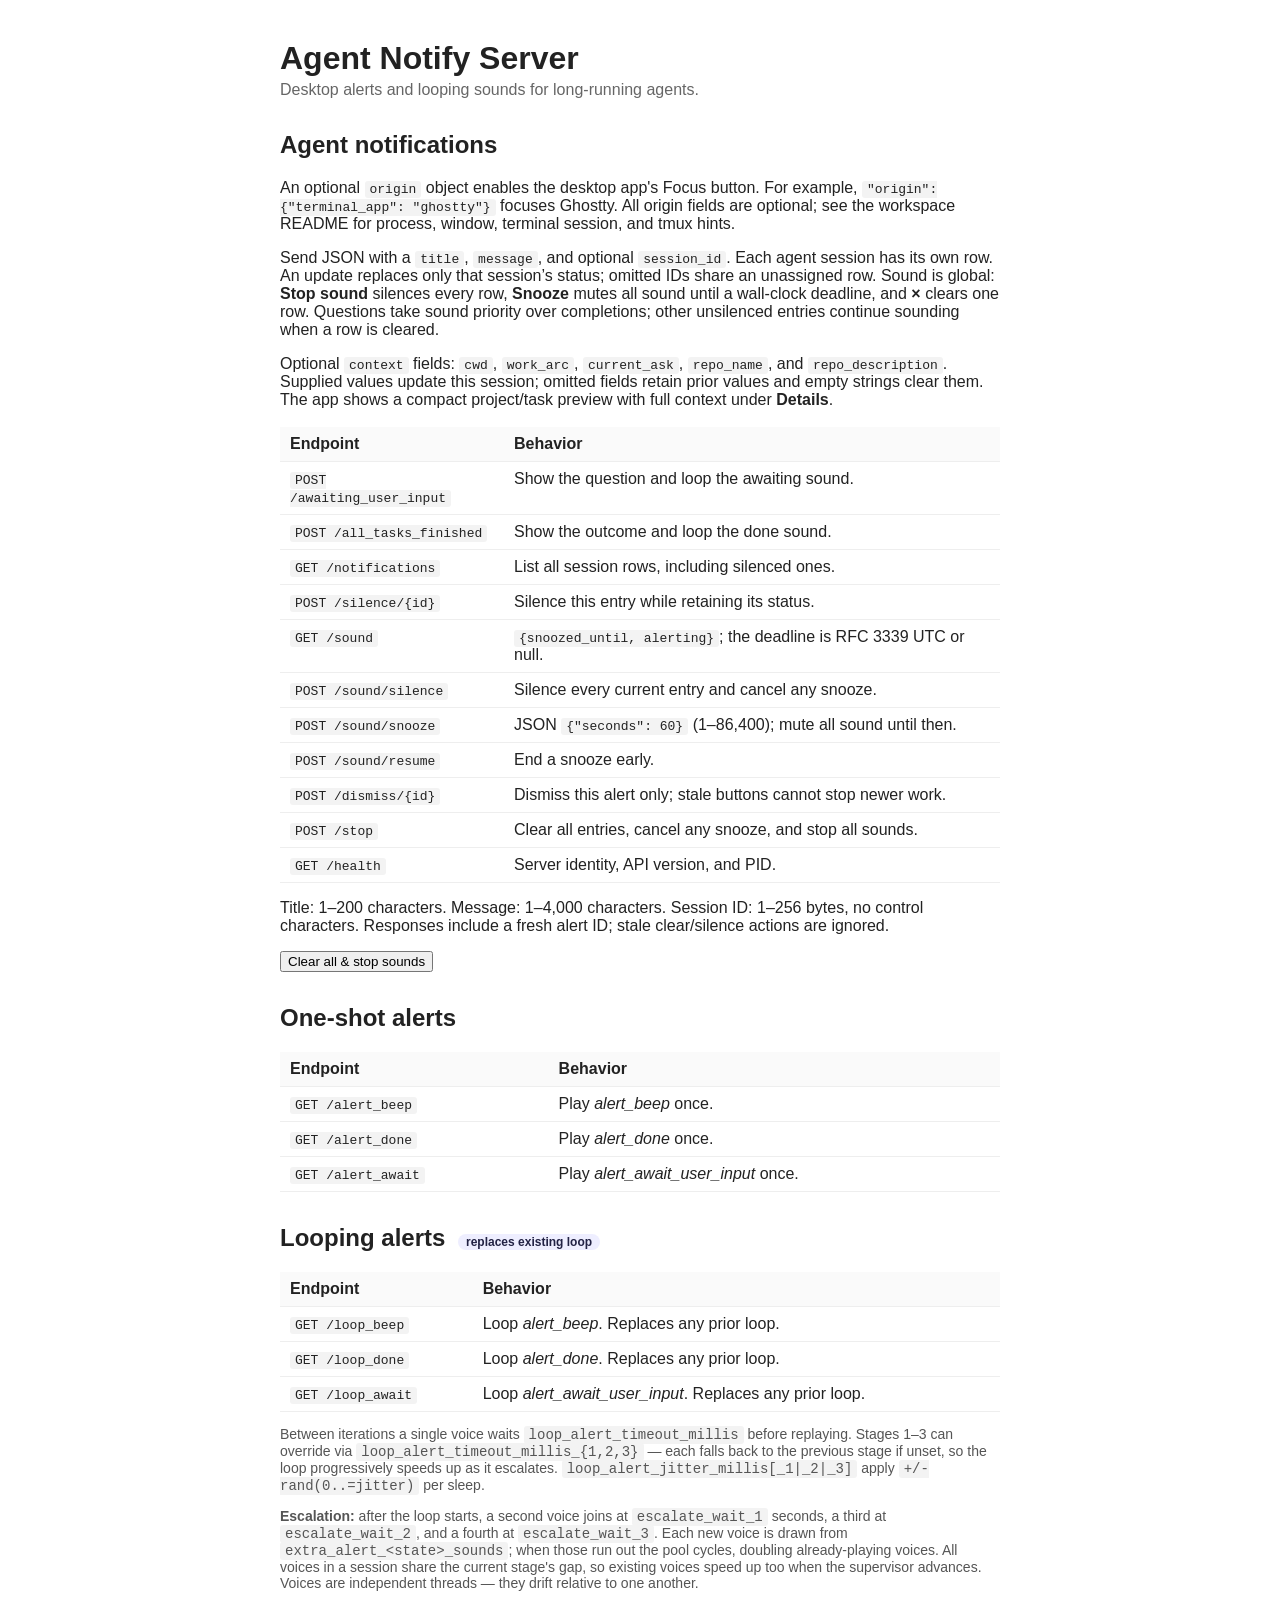
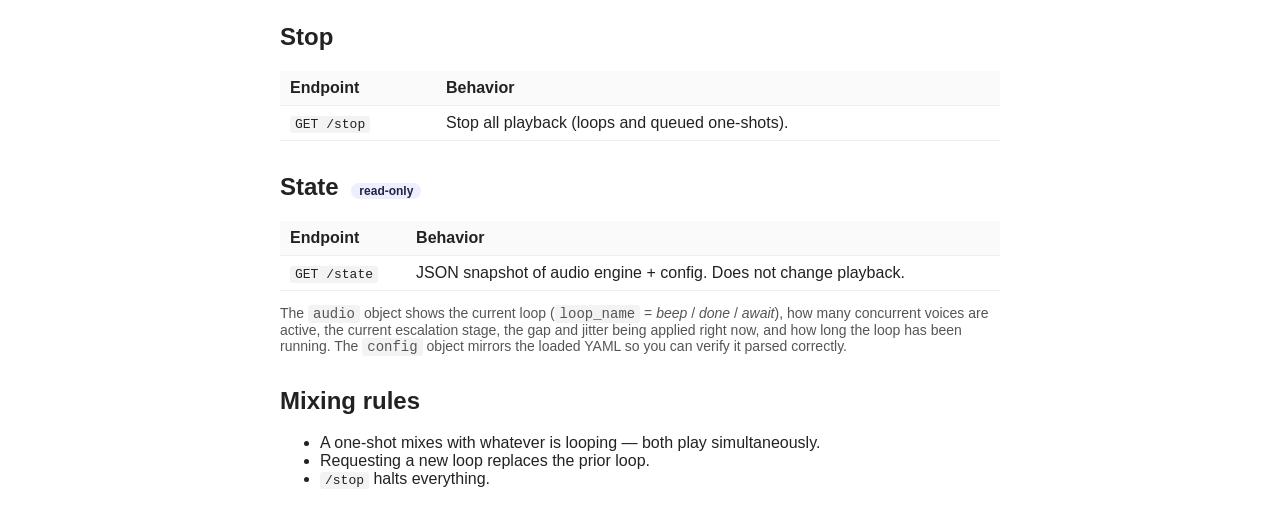
==== crates/agent_notify_server/static/index.html @ 38b25dac "buttons for sound at bottom, better for claude code" ====
<!DOCTYPE html>
<html lang="en">
<head>
  <meta charset="utf-8">
  <title>Agent Notify Server</title>
  <style>
    body { font-family: -apple-system, BlinkMacSystemFont, "Segoe UI", Roboto, sans-serif;
           max-width: 720px; margin: 40px auto; padding: 0 16px; color: #222; }
    h1 { margin-bottom: 4px; }
    .sub { color: #666; margin-top: 0; }
    code { background: #f3f3f3; padding: 1px 5px; border-radius: 3px; }
    table { border-collapse: collapse; width: 100%; margin-top: 18px; }
    th, td { text-align: left; padding: 8px 10px; border-bottom: 1px solid #eee;
             vertical-align: top; }
    th { background: #fafafa; font-weight: 600; }
    .group { margin-top: 32px; }
    .pill { display: inline-block; padding: 1px 8px; border-radius: 10px;
            background: #eef; color: #224; font-size: 12px; margin-left: 6px; }
  </style>
</head>
<body>
  <h1>Agent Notify Server</h1>
  <p class="sub">Desktop alerts and looping sounds for long-running agents.</p>

  <div class="group">
    <h2>Agent notifications</h2>
    <p>An optional <code>origin</code> object enables the desktop app's Focus button.
      For example, <code>"origin": {"terminal_app": "ghostty"}</code> focuses Ghostty.
      All origin fields are optional; see the workspace README for process, window,
      terminal session, and tmux hints.</p>
    <p>Send JSON with a <code>title</code>, <code>message</code>, and optional
      <code>session_id</code>. Each agent session has its own row. An update replaces
      only that session’s status; omitted IDs share an unassigned row. Sound is
      global: <strong>Stop sound</strong> silences every row, <strong>Snooze</strong>
      mutes all sound until a wall-clock deadline, and <strong>×</strong> clears one row.
      Questions take sound priority over completions; other unsilenced entries
      continue sounding when a row is cleared.</p>
    <p>Optional <code>context</code> fields: <code>cwd</code>, <code>work_arc</code>,
      <code>current_ask</code>, <code>repo_name</code>, and <code>repo_description</code>.
      Supplied values update this session; omitted fields retain prior values and
      empty strings clear them. The app shows a compact project/task preview with
      full context under <strong>Details</strong>.</p>
    <table>
      <tr><th>Endpoint</th><th>Behavior</th></tr>
      <tr><td><code>POST /awaiting_user_input</code></td><td>Show the question and loop the awaiting sound.</td></tr>
      <tr><td><code>POST /all_tasks_finished</code></td><td>Show the outcome and loop the done sound.</td></tr>
      <tr><td><code>GET /notifications</code></td><td>List all session rows, including silenced ones.</td></tr>
      <tr><td><code>POST /silence/{id}</code></td><td>Silence this entry while retaining its status.</td></tr>
      <tr><td><code>GET /sound</code></td><td><code>{snoozed_until, alerting}</code>; the deadline is RFC 3339 UTC or null.</td></tr>
      <tr><td><code>POST /sound/silence</code></td><td>Silence every current entry and cancel any snooze.</td></tr>
      <tr><td><code>POST /sound/snooze</code></td><td>JSON <code>{"seconds": 60}</code> (1–86,400); mute all sound until then.</td></tr>
      <tr><td><code>POST /sound/resume</code></td><td>End a snooze early.</td></tr>
      <tr><td><code>POST /dismiss/{id}</code></td><td>Dismiss this alert only; stale buttons cannot stop newer work.</td></tr>
      <tr><td><code>POST /stop</code></td><td>Clear all entries, cancel any snooze, and stop all sounds.</td></tr>
      <tr><td><code>GET /health</code></td><td>Server identity, API version, and PID.</td></tr>
    </table>
    <p>Title: 1–200 characters. Message: 1–4,000 characters. Session ID: 1–256 bytes, no control characters. Responses include a fresh alert ID; stale clear/silence actions are ignored.</p>
    <button id="stop" type="button">Clear all &amp; stop sounds</button>
    <span id="stop-result" role="status"></span>
  </div>

  <div class="group">
    <h2>One-shot alerts</h2>
    <table>
      <tr><th>Endpoint</th><th>Behavior</th></tr>
      <tr><td><code>GET /alert_beep</code></td><td>Play <em>alert_beep</em> once.</td></tr>
      <tr><td><code>GET /alert_done</code></td><td>Play <em>alert_done</em> once.</td></tr>
      <tr><td><code>GET /alert_await</code></td><td>Play <em>alert_await_user_input</em> once.</td></tr>
    </table>
  </div>

  <div class="group">
    <h2>Looping alerts <span class="pill">replaces existing loop</span></h2>
    <table>
      <tr><th>Endpoint</th><th>Behavior</th></tr>
      <tr><td><code>GET /loop_beep</code></td><td>Loop <em>alert_beep</em>. Replaces any prior loop.</td></tr>
      <tr><td><code>GET /loop_done</code></td><td>Loop <em>alert_done</em>. Replaces any prior loop.</td></tr>
      <tr><td><code>GET /loop_await</code></td><td>Loop <em>alert_await_user_input</em>. Replaces any prior loop.</td></tr>
    </table>
    <p style="color:#555;font-size:14px;">
      Between iterations a single voice waits <code>loop_alert_timeout_millis</code>
      before replaying. Stages 1–3 can override via
      <code>loop_alert_timeout_millis_{1,2,3}</code> — each falls back to the
      previous stage if unset, so the loop progressively speeds up as it
      escalates. <code>loop_alert_jitter_millis[_1|_2|_3]</code> apply
      <code>+/- rand(0..=jitter)</code> per sleep.
    </p>
    <p style="color:#555;font-size:14px;">
      <strong>Escalation:</strong> after the loop starts, a second voice joins
      at <code>escalate_wait_1</code> seconds, a third at
      <code>escalate_wait_2</code>, and a fourth at <code>escalate_wait_3</code>.
      Each new voice is drawn from <code>extra_alert_&lt;state&gt;_sounds</code>;
      when those run out the pool cycles, doubling already-playing voices.
      All voices in a session share the current stage's gap, so existing
      voices speed up too when the supervisor advances. Voices are
      independent threads — they drift relative to one another.
    </p>
  </div>

  <div class="group">
    <h2>Stop</h2>
    <table>
      <tr><th>Endpoint</th><th>Behavior</th></tr>
      <tr><td><code>GET /stop</code></td><td>Stop all playback (loops and queued one-shots).</td></tr>
    </table>
  </div>

  <div class="group">
    <h2>State <span class="pill">read-only</span></h2>
    <table>
      <tr><th>Endpoint</th><th>Behavior</th></tr>
      <tr><td><code>GET /state</code></td><td>JSON snapshot of audio engine + config. Does not change playback.</td></tr>
    </table>
    <p style="color:#555;font-size:14px;">
      The <code>audio</code> object shows the current loop (<code>loop_name</code> =
      <em>beep</em> / <em>done</em> / <em>await</em>), how many concurrent voices are
      active, the current escalation stage, the gap and jitter being applied right
      now, and how long the loop has been running. The <code>config</code> object
      mirrors the loaded YAML so you can verify it parsed correctly.
    </p>
  </div>

  <div class="group">
    <h2>Mixing rules</h2>
    <ul>
      <li>A one-shot mixes with whatever is looping — both play simultaneously.</li>
      <li>Requesting a new loop replaces the prior loop.</li>
      <li><code>/stop</code> halts everything.</li>
    </ul>
  </div>
</body>
<script>
document.getElementById('stop').addEventListener('click', async () => {
  const status = document.getElementById('stop-result');
  try {
    const response = await fetch('/stop', {method: 'POST'});
    status.textContent = response.ok ? 'Stopped.' : 'Could not stop the alert.';
  } catch (_) { status.textContent = 'Server unavailable.'; }
});
</script>
</html>
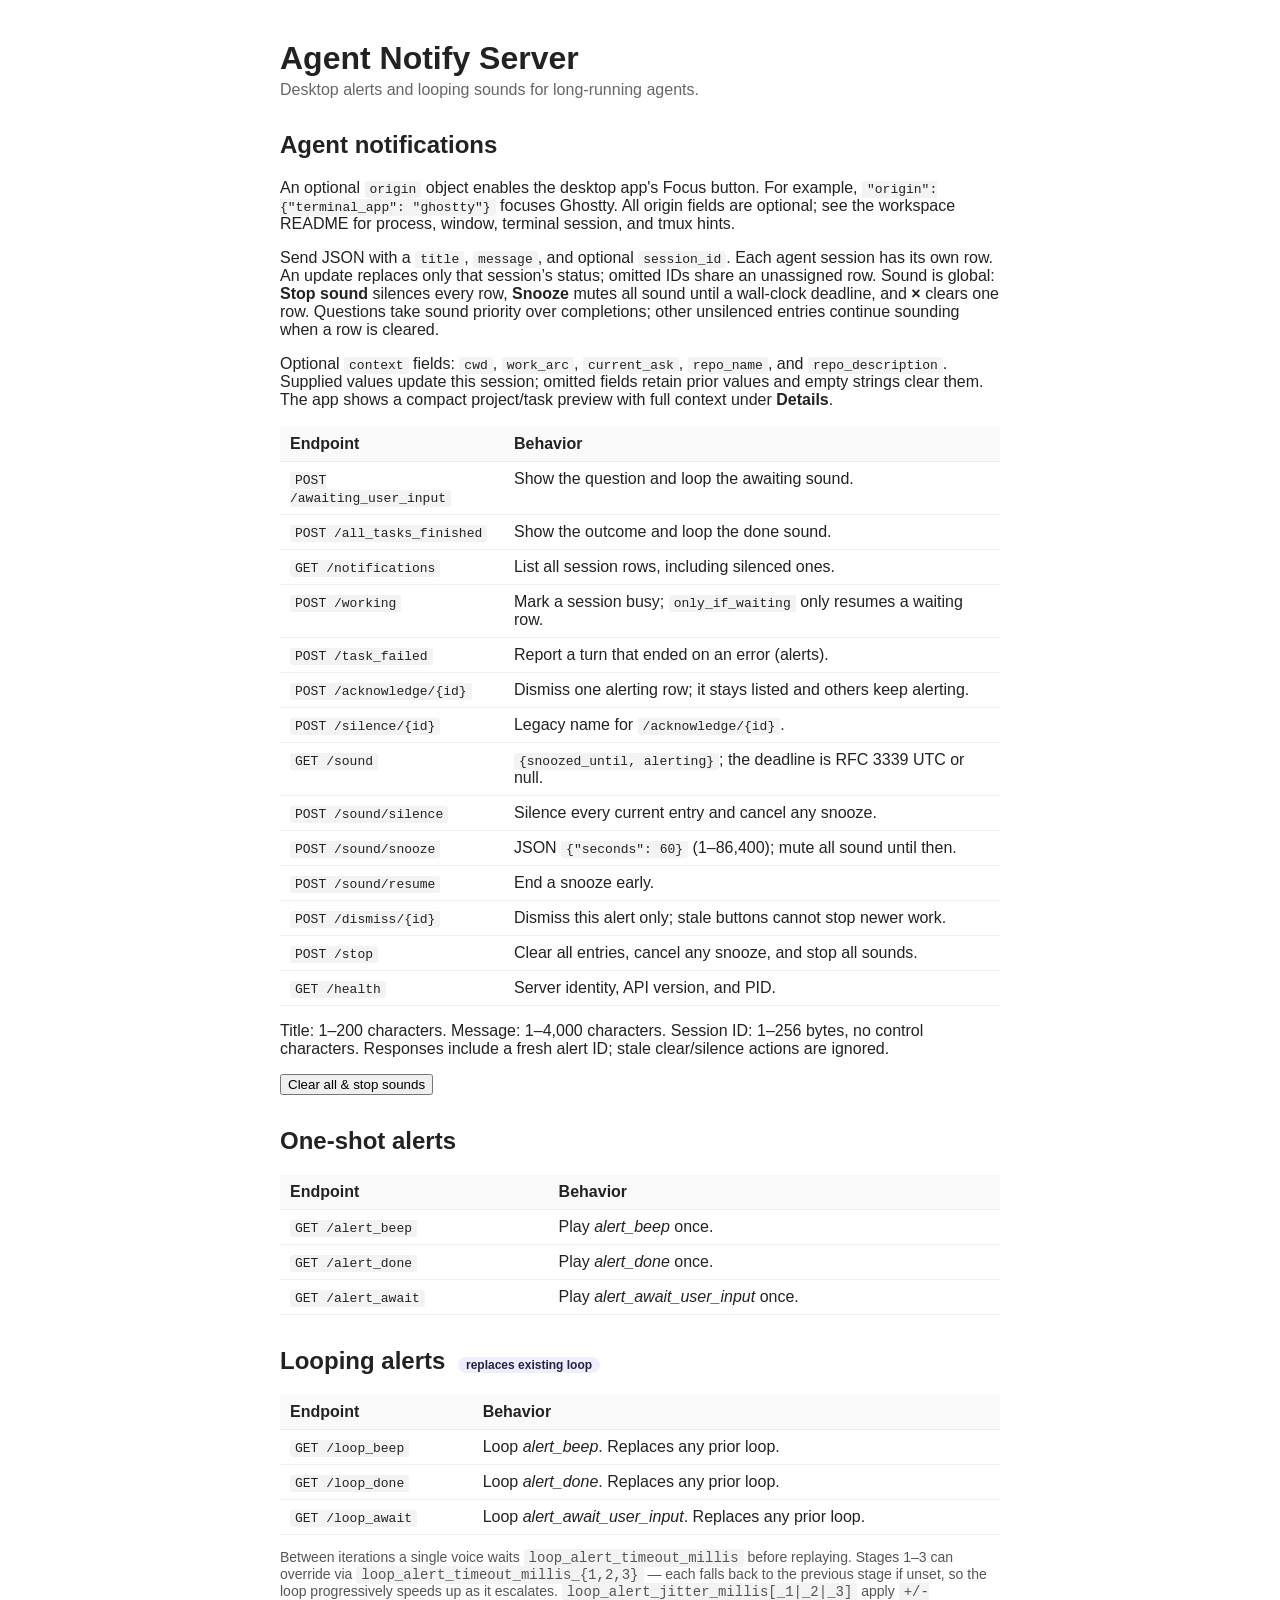
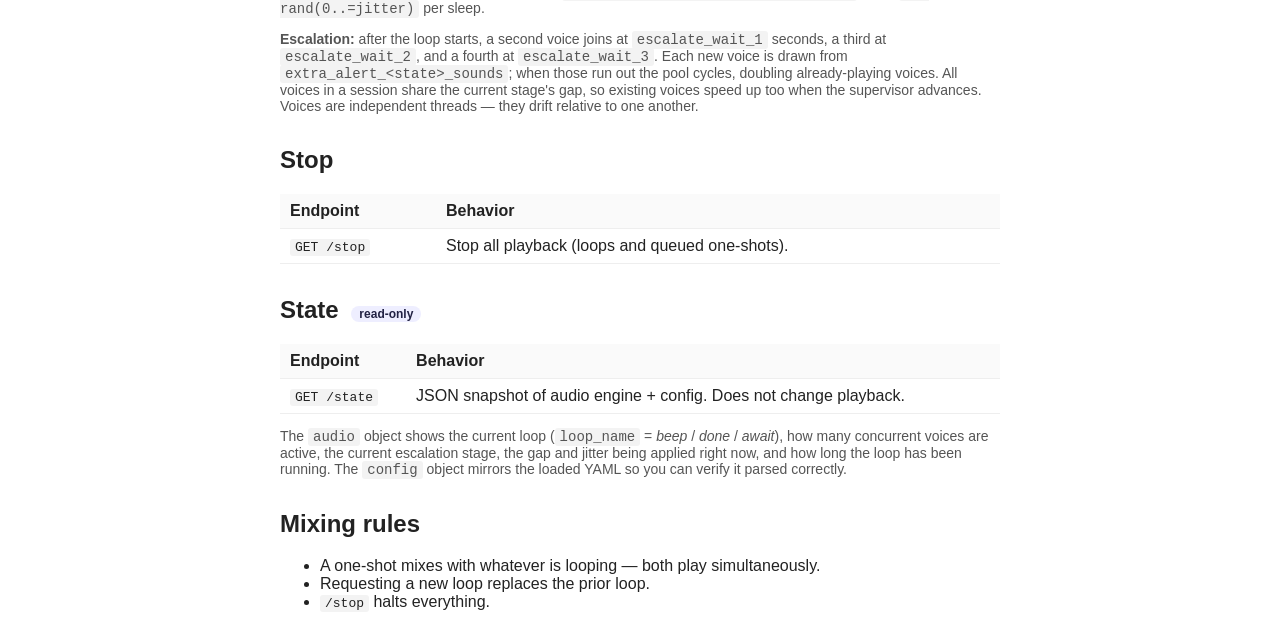
==== commit 673c3ad3: "tasks have their own state." ====
--- a/crates/agent_notify_server/static/index.html
+++ b/crates/agent_notify_server/static/index.html
@@ -45,7 +45,10 @@
       <tr><td><code>POST /awaiting_user_input</code></td><td>Show the question and loop the awaiting sound.</td></tr>
       <tr><td><code>POST /all_tasks_finished</code></td><td>Show the outcome and loop the done sound.</td></tr>
       <tr><td><code>GET /notifications</code></td><td>List all session rows, including silenced ones.</td></tr>
-      <tr><td><code>POST /silence/{id}</code></td><td>Silence this entry while retaining its status.</td></tr>
+      <tr><td><code>POST /working</code></td><td>Mark a session busy; <code>only_if_waiting</code> only resumes a waiting row.</td></tr>
+      <tr><td><code>POST /task_failed</code></td><td>Report a turn that ended on an error (alerts).</td></tr>
+      <tr><td><code>POST /acknowledge/{id}</code></td><td>Dismiss one alerting row; it stays listed and others keep alerting.</td></tr>
+      <tr><td><code>POST /silence/{id}</code></td><td>Legacy name for <code>/acknowledge/{id}</code>.</td></tr>
       <tr><td><code>GET /sound</code></td><td><code>{snoozed_until, alerting}</code>; the deadline is RFC 3339 UTC or null.</td></tr>
       <tr><td><code>POST /sound/silence</code></td><td>Silence every current entry and cancel any snooze.</td></tr>
       <tr><td><code>POST /sound/snooze</code></td><td>JSON <code>{"seconds": 60}</code> (1–86,400); mute all sound until then.</td></tr>
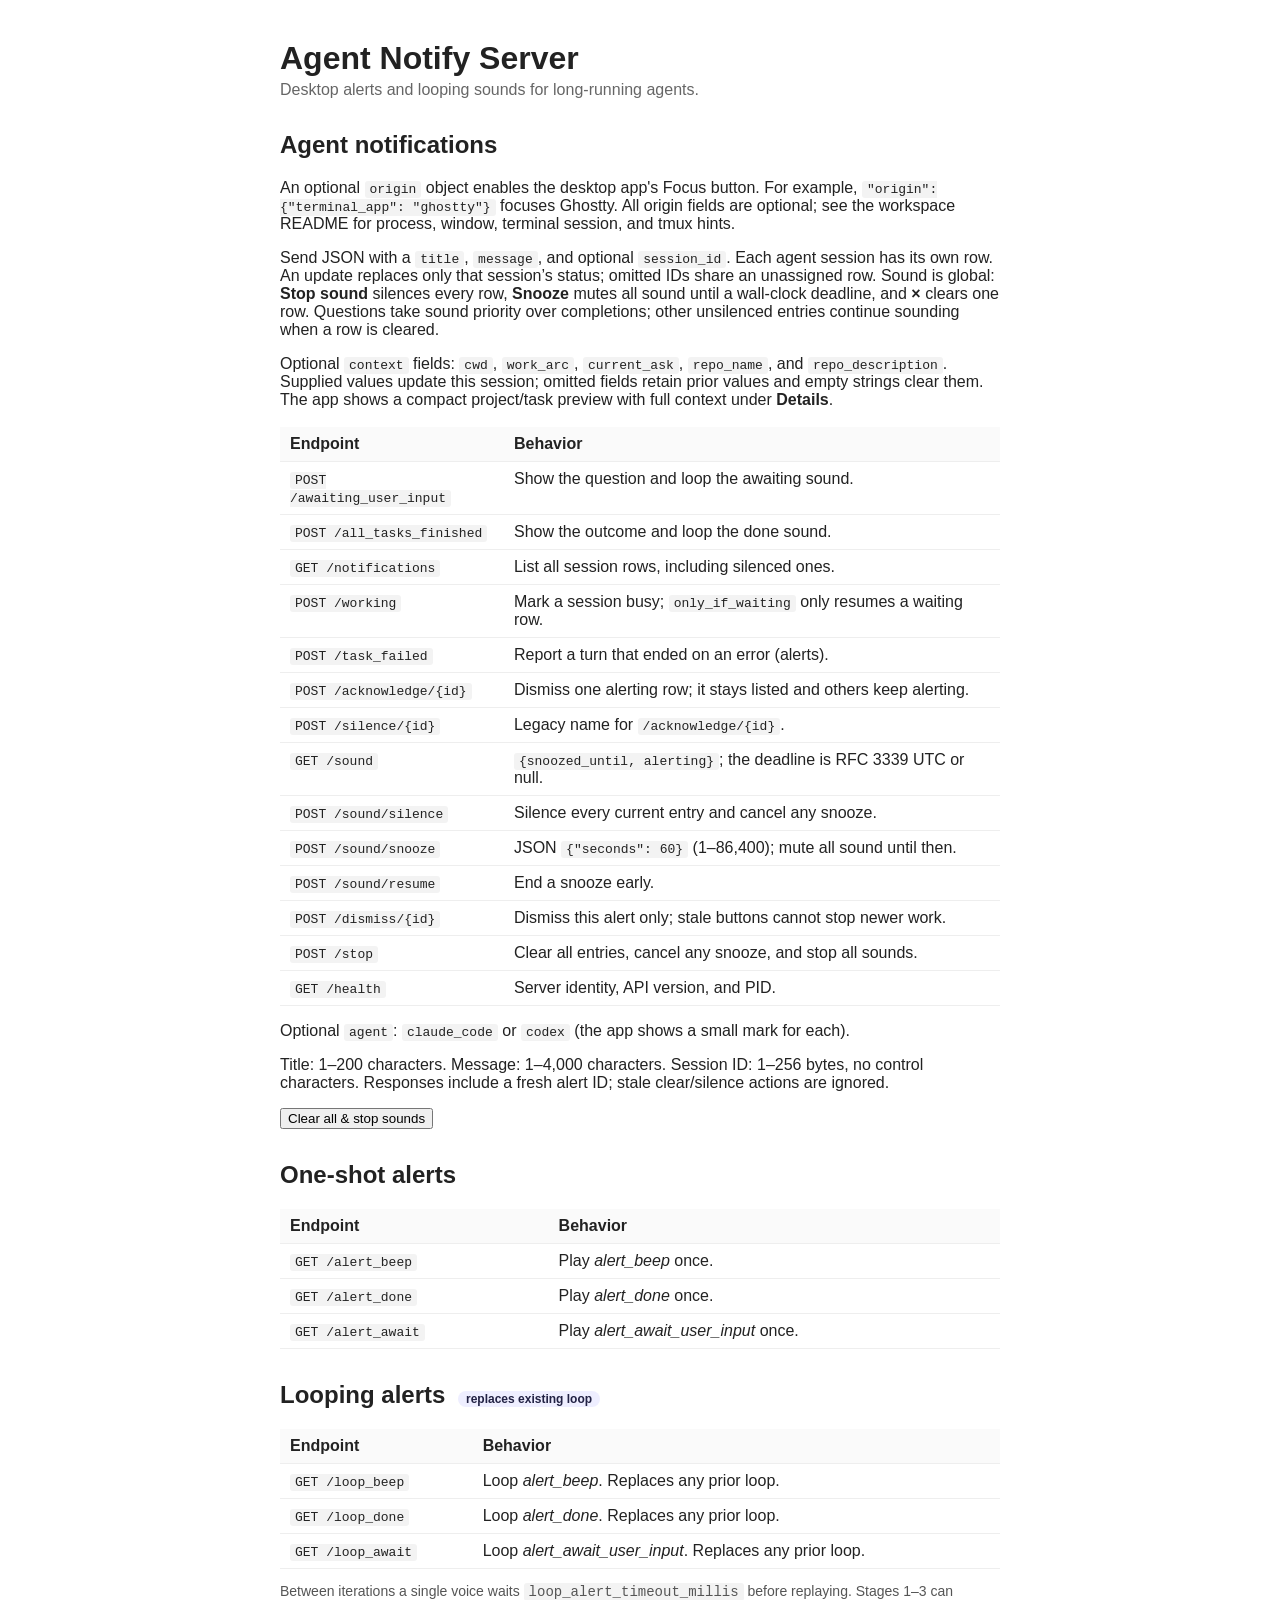
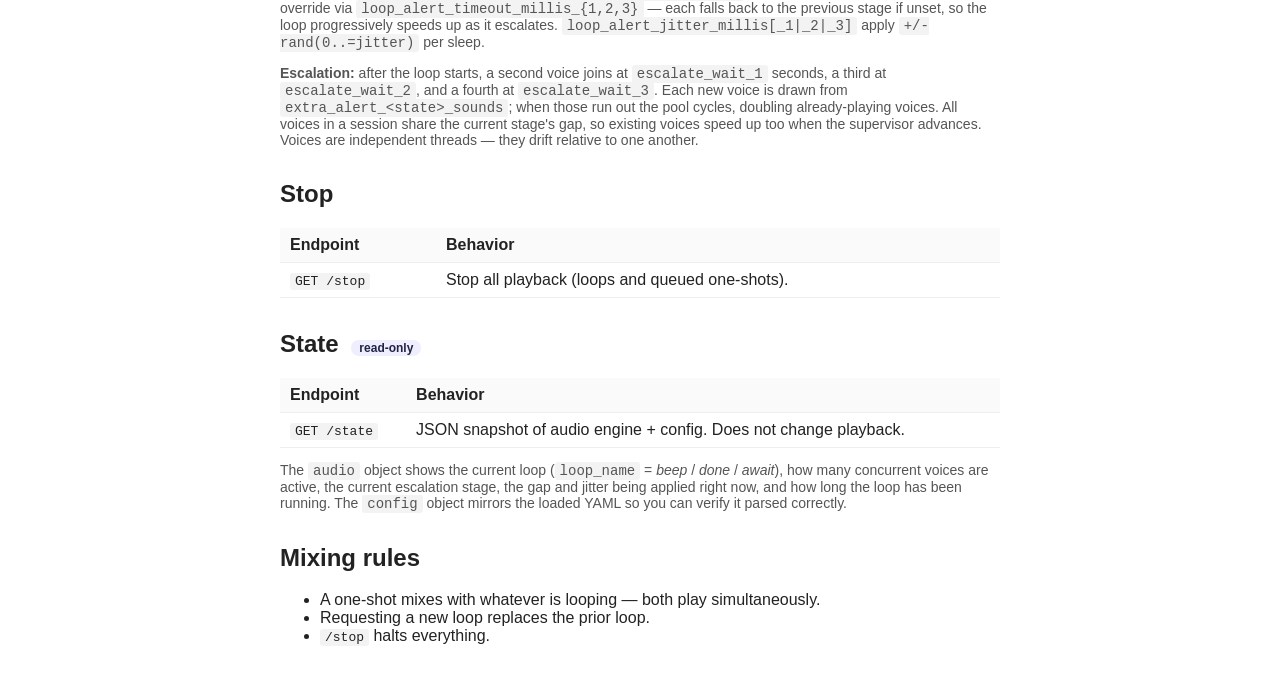
==== commit 8185a75f: "add agent and fix statuses" ====
--- a/crates/agent_notify_server/static/index.html
+++ b/crates/agent_notify_server/static/index.html
@@ -57,6 +57,7 @@
       <tr><td><code>POST /stop</code></td><td>Clear all entries, cancel any snooze, and stop all sounds.</td></tr>
       <tr><td><code>GET /health</code></td><td>Server identity, API version, and PID.</td></tr>
     </table>
+    <p>Optional <code>agent</code>: <code>claude_code</code> or <code>codex</code> (the app shows a small mark for each).</p>
     <p>Title: 1–200 characters. Message: 1–4,000 characters. Session ID: 1–256 bytes, no control characters. Responses include a fresh alert ID; stale clear/silence actions are ignored.</p>
     <button id="stop" type="button">Clear all &amp; stop sounds</button>
     <span id="stop-result" role="status"></span>
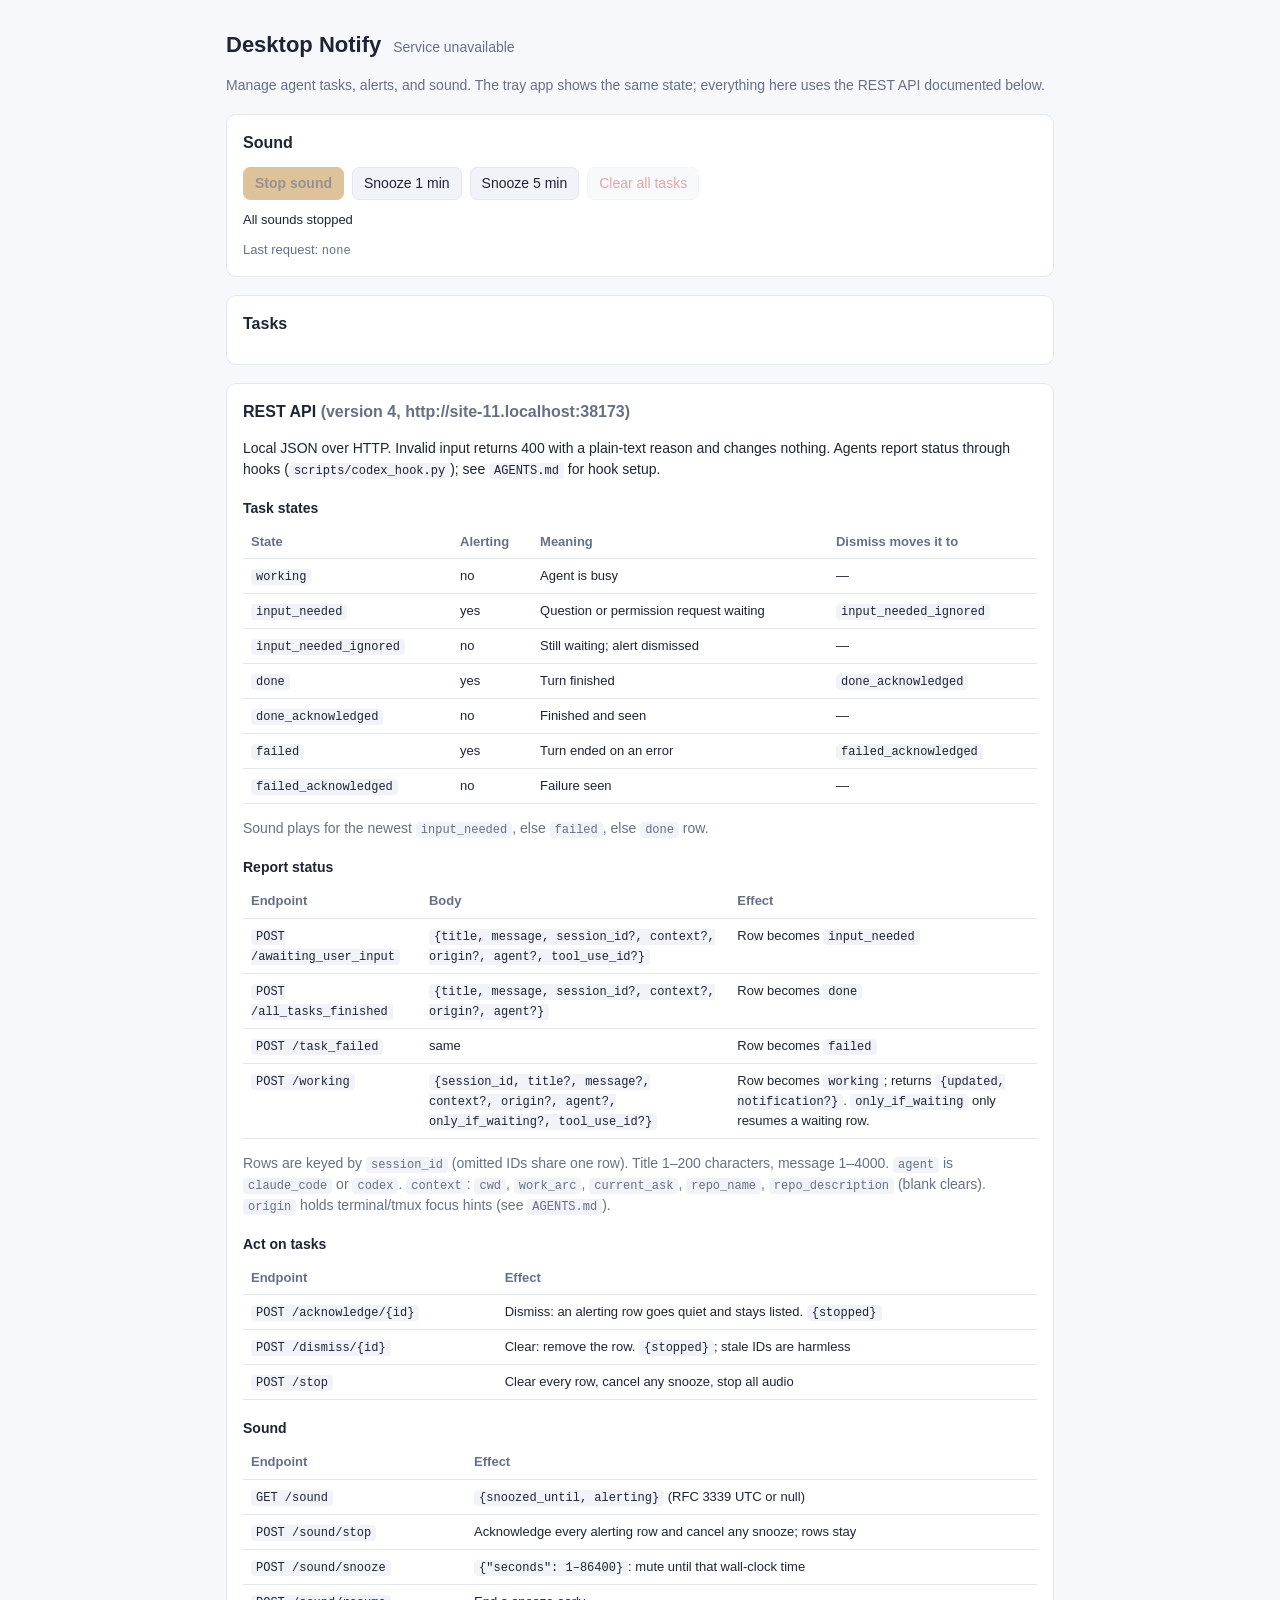
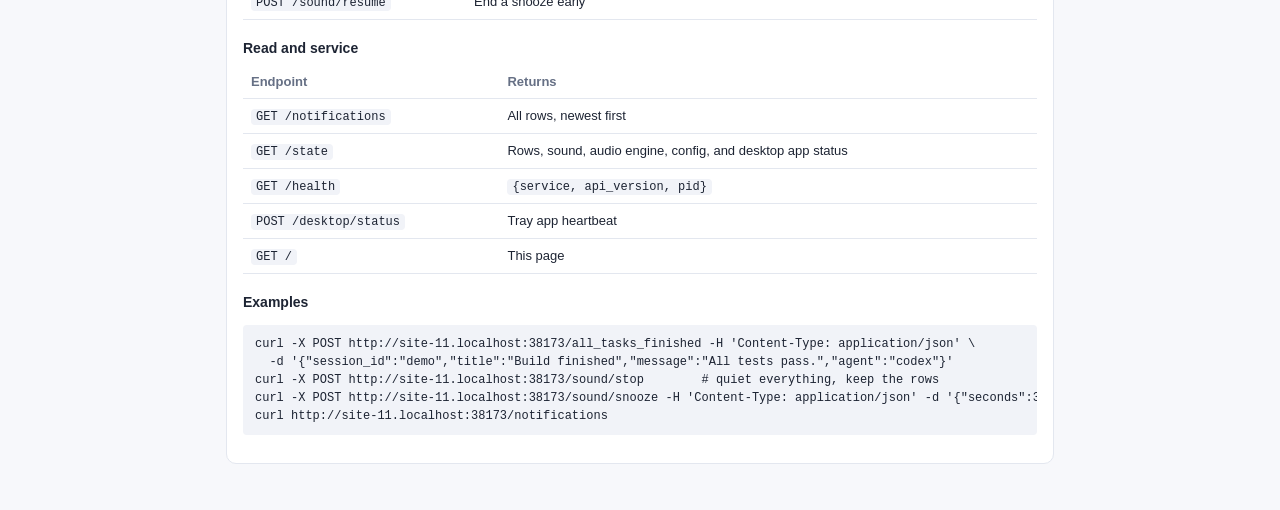
==== commit f071849b: "Clean up API, document it" ====
--- a/crates/agent_notify_server/static/index.html
+++ b/crates/agent_notify_server/static/index.html
@@ -2,144 +2,281 @@
 <html lang="en">
 <head>
   <meta charset="utf-8">
-  <title>Agent Notify Server</title>
+  <meta name="viewport" content="width=device-width, initial-scale=1">
+  <title>Desktop Notify</title>
+  <!-- GET / is permanent: the web interface for managing tasks, alerts, and
+       sound, and the live REST API reference. Row text is rendered literally. -->
   <style>
-    body { font-family: -apple-system, BlinkMacSystemFont, "Segoe UI", Roboto, sans-serif;
-           max-width: 720px; margin: 40px auto; padding: 0 16px; color: #222; }
-    h1 { margin-bottom: 4px; }
-    .sub { color: #666; margin-top: 0; }
-    code { background: #f3f3f3; padding: 1px 5px; border-radius: 3px; }
-    table { border-collapse: collapse; width: 100%; margin-top: 18px; }
-    th, td { text-align: left; padding: 8px 10px; border-bottom: 1px solid #eee;
-             vertical-align: top; }
-    th { background: #fafafa; font-weight: 600; }
-    .group { margin-top: 32px; }
-    .pill { display: inline-block; padding: 1px 8px; border-radius: 10px;
-            background: #eef; color: #224; font-size: 12px; margin-left: 6px; }
+    :root { color-scheme: light dark; --bg: #f7f8fb; --panel: #fff; --fg: #1d2433; --muted: #667085;
+            --border: #e3e7ef; --code: #f1f3f8; --accent: #3b6fd8; --input: #b7791f; --done: #1f8a5b;
+            --failed: #c2413b; --working: #5570b8; }
+    @media (prefers-color-scheme: dark) {
+      :root { --bg: #0b1220; --panel: #141d31; --fg: #dbe4f3; --muted: #91a0bc; --border: #22304c;
+              --code: #1b2640; --accent: #5b9dff; --input: #f4bc70; --done: #7cdbad; --failed: #ff8f8f; --working: #8fb4ff; }
+    }
+    * { box-sizing: border-box; }
+    body { margin: 0; background: var(--bg); color: var(--fg); font: 14px/1.5 -apple-system, BlinkMacSystemFont, "Segoe UI", sans-serif; }
+    main { max-width: 860px; margin: 0 auto; padding: 28px 16px 60px; }
+    header { display: flex; align-items: baseline; gap: 12px; flex-wrap: wrap; }
+    h1 { margin: 0; font-size: 22px; }
+    h2 { font-size: 16px; margin: 0 0 12px; }
+    h3 { font-size: 14px; margin: 18px 0 6px; }
+    .muted { color: var(--muted); }
+    .panel { background: var(--panel); border: 1px solid var(--border); border-radius: 10px; padding: 16px; margin-top: 18px; }
+    button { font: inherit; color: inherit; background: var(--code); border: 1px solid var(--border); border-radius: 7px; padding: 5px 11px; cursor: pointer; }
+    button:hover:not(:disabled) { border-color: var(--accent); }
+    button:disabled { opacity: .45; cursor: default; }
+    button.primary { background: var(--input); border-color: var(--input); color: #111; font-weight: 600; }
+    button.danger { color: var(--failed); }
+    .controls { display: flex; gap: 8px; flex-wrap: wrap; align-items: center; }
+    .status-line { margin: 10px 0 0; font-size: 13px; }
+    #last-request { font-family: ui-monospace, SFMono-Regular, Menlo, monospace; font-size: 12px; overflow-wrap: anywhere; }
+    .task { border-top: 1px solid var(--border); padding: 12px 0; }
+    .task:first-child { border-top: 0; padding-top: 0; }
+    .task-head { display: flex; gap: 12px; align-items: flex-start; }
+    .task-info { flex: 1; min-width: 0; }
+    .eyebrow { display: flex; gap: 8px; flex-wrap: wrap; font-size: 11px; color: var(--muted); }
+    .state { font-weight: 700; text-transform: uppercase; letter-spacing: .04em; }
+    .task[data-state^="input_needed"] .state { color: var(--input); }
+    .task[data-state^="done"] .state { color: var(--done); }
+    .task[data-state^="failed"] .state { color: var(--failed); }
+    .task[data-state="working"] .state { color: var(--working); }
+    .task.quiet .state, .task.quiet .title { opacity: .6; }
+    .title { font-weight: 600; overflow-wrap: anywhere; }
+    details { margin-top: 4px; font-size: 13px; }
+    summary { cursor: pointer; color: var(--muted); }
+    .message, .context { white-space: pre-wrap; overflow-wrap: anywhere; margin: 6px 0 0; }
+    .context { color: var(--muted); font-size: 12px; }
+    .task-actions { display: flex; gap: 6px; flex-shrink: 0; }
+    code, pre { background: var(--code); border-radius: 4px; font: 12px/1.5 ui-monospace, SFMono-Regular, Menlo, monospace; }
+    code { padding: 1px 5px; }
+    pre { padding: 10px 12px; overflow-x: auto; }
+    table { border-collapse: collapse; width: 100%; font-size: 13px; }
+    th, td { text-align: left; padding: 7px 8px; border-bottom: 1px solid var(--border); vertical-align: top; }
+    th { color: var(--muted); font-weight: 600; }
+    .table-wrap { overflow-x: auto; }
+    [hidden] { display: none !important; }
+    @media (max-width: 560px) { .task-head { flex-direction: column; } }
   </style>
 </head>
 <body>
-  <h1>Agent Notify Server</h1>
-  <p class="sub">Desktop alerts and looping sounds for long-running agents.</p>
-
-  <div class="group">
-    <h2>Agent notifications</h2>
-    <p>An optional <code>origin</code> object enables the desktop app's Focus button.
-      For example, <code>"origin": {"terminal_app": "ghostty"}</code> focuses Ghostty.
-      All origin fields are optional; see the workspace README for process, window,
-      terminal session, and tmux hints.</p>
-    <p>Send JSON with a <code>title</code>, <code>message</code>, and optional
-      <code>session_id</code>. Each agent session has its own row. An update replaces
-      only that session’s status; omitted IDs share an unassigned row. Sound is
-      global: <strong>Stop sound</strong> silences every row, <strong>Snooze</strong>
-      mutes all sound until a wall-clock deadline, and <strong>×</strong> clears one row.
-      Questions take sound priority over completions; other unsilenced entries
-      continue sounding when a row is cleared.</p>
-    <p>Optional <code>context</code> fields: <code>cwd</code>, <code>work_arc</code>,
-      <code>current_ask</code>, <code>repo_name</code>, and <code>repo_description</code>.
-      Supplied values update this session; omitted fields retain prior values and
-      empty strings clear them. The app shows a compact project/task preview with
-      full context under <strong>Details</strong>.</p>
-    <table>
-      <tr><th>Endpoint</th><th>Behavior</th></tr>
-      <tr><td><code>POST /awaiting_user_input</code></td><td>Show the question and loop the awaiting sound.</td></tr>
-      <tr><td><code>POST /all_tasks_finished</code></td><td>Show the outcome and loop the done sound.</td></tr>
-      <tr><td><code>GET /notifications</code></td><td>List all session rows, including silenced ones.</td></tr>
-      <tr><td><code>POST /working</code></td><td>Mark a session busy; <code>only_if_waiting</code> only resumes a waiting row.</td></tr>
-      <tr><td><code>POST /task_failed</code></td><td>Report a turn that ended on an error (alerts).</td></tr>
-      <tr><td><code>POST /acknowledge/{id}</code></td><td>Dismiss one alerting row; it stays listed and others keep alerting.</td></tr>
-      <tr><td><code>POST /silence/{id}</code></td><td>Legacy name for <code>/acknowledge/{id}</code>.</td></tr>
-      <tr><td><code>GET /sound</code></td><td><code>{snoozed_until, alerting}</code>; the deadline is RFC 3339 UTC or null.</td></tr>
-      <tr><td><code>POST /sound/silence</code></td><td>Silence every current entry and cancel any snooze.</td></tr>
-      <tr><td><code>POST /sound/snooze</code></td><td>JSON <code>{"seconds": 60}</code> (1–86,400); mute all sound until then.</td></tr>
-      <tr><td><code>POST /sound/resume</code></td><td>End a snooze early.</td></tr>
-      <tr><td><code>POST /dismiss/{id}</code></td><td>Dismiss this alert only; stale buttons cannot stop newer work.</td></tr>
-      <tr><td><code>POST /stop</code></td><td>Clear all entries, cancel any snooze, and stop all sounds.</td></tr>
-      <tr><td><code>GET /health</code></td><td>Server identity, API version, and PID.</td></tr>
-    </table>
-    <p>Optional <code>agent</code>: <code>claude_code</code> or <code>codex</code> (the app shows a small mark for each).</p>
-    <p>Title: 1–200 characters. Message: 1–4,000 characters. Session ID: 1–256 bytes, no control characters. Responses include a fresh alert ID; stale clear/silence actions are ignored.</p>
-    <button id="stop" type="button">Clear all &amp; stop sounds</button>
-    <span id="stop-result" role="status"></span>
-  </div>
-
-  <div class="group">
-    <h2>One-shot alerts</h2>
-    <table>
-      <tr><th>Endpoint</th><th>Behavior</th></tr>
-      <tr><td><code>GET /alert_beep</code></td><td>Play <em>alert_beep</em> once.</td></tr>
-      <tr><td><code>GET /alert_done</code></td><td>Play <em>alert_done</em> once.</td></tr>
-      <tr><td><code>GET /alert_await</code></td><td>Play <em>alert_await_user_input</em> once.</td></tr>
-    </table>
-  </div>
-
-  <div class="group">
-    <h2>Looping alerts <span class="pill">replaces existing loop</span></h2>
-    <table>
-      <tr><th>Endpoint</th><th>Behavior</th></tr>
-      <tr><td><code>GET /loop_beep</code></td><td>Loop <em>alert_beep</em>. Replaces any prior loop.</td></tr>
-      <tr><td><code>GET /loop_done</code></td><td>Loop <em>alert_done</em>. Replaces any prior loop.</td></tr>
-      <tr><td><code>GET /loop_await</code></td><td>Loop <em>alert_await_user_input</em>. Replaces any prior loop.</td></tr>
-    </table>
-    <p style="color:#555;font-size:14px;">
-      Between iterations a single voice waits <code>loop_alert_timeout_millis</code>
-      before replaying. Stages 1–3 can override via
-      <code>loop_alert_timeout_millis_{1,2,3}</code> — each falls back to the
-      previous stage if unset, so the loop progressively speeds up as it
-      escalates. <code>loop_alert_jitter_millis[_1|_2|_3]</code> apply
-      <code>+/- rand(0..=jitter)</code> per sleep.
-    </p>
-    <p style="color:#555;font-size:14px;">
-      <strong>Escalation:</strong> after the loop starts, a second voice joins
-      at <code>escalate_wait_1</code> seconds, a third at
-      <code>escalate_wait_2</code>, and a fourth at <code>escalate_wait_3</code>.
-      Each new voice is drawn from <code>extra_alert_&lt;state&gt;_sounds</code>;
-      when those run out the pool cycles, doubling already-playing voices.
-      All voices in a session share the current stage's gap, so existing
-      voices speed up too when the supervisor advances. Voices are
-      independent threads — they drift relative to one another.
-    </p>
-  </div>
-
-  <div class="group">
-    <h2>Stop</h2>
-    <table>
-      <tr><th>Endpoint</th><th>Behavior</th></tr>
-      <tr><td><code>GET /stop</code></td><td>Stop all playback (loops and queued one-shots).</td></tr>
-    </table>
-  </div>
-
-  <div class="group">
-    <h2>State <span class="pill">read-only</span></h2>
-    <table>
-      <tr><th>Endpoint</th><th>Behavior</th></tr>
-      <tr><td><code>GET /state</code></td><td>JSON snapshot of audio engine + config. Does not change playback.</td></tr>
-    </table>
-    <p style="color:#555;font-size:14px;">
-      The <code>audio</code> object shows the current loop (<code>loop_name</code> =
-      <em>beep</em> / <em>done</em> / <em>await</em>), how many concurrent voices are
-      active, the current escalation stage, the gap and jitter being applied right
-      now, and how long the loop has been running. The <code>config</code> object
-      mirrors the loaded YAML so you can verify it parsed correctly.
-    </p>
-  </div>
-
-  <div class="group">
-    <h2>Mixing rules</h2>
-    <ul>
-      <li>A one-shot mixes with whatever is looping — both play simultaneously.</li>
-      <li>Requesting a new loop replaces the prior loop.</li>
-      <li><code>/stop</code> halts everything.</li>
-    </ul>
-  </div>
+<main>
+  <header>
+    <h1>Desktop Notify</h1>
+    <span id="connection" class="muted">Connecting…</span>
+  </header>
+  <p class="muted">Manage agent tasks, alerts, and sound. The tray app shows the same
+    state; everything here uses the REST API documented below.</p>
+
+  <section class="panel" aria-labelledby="sound-heading">
+    <h2 id="sound-heading">Sound</h2>
+    <div class="controls">
+      <button id="stop-sound" class="primary" type="button" title="POST /sound/stop">Stop sound</button>
+      <button id="snooze-1" type="button" title='POST /sound/snooze {"seconds": 60}'>Snooze 1 min</button>
+      <button id="snooze-5" type="button" title='POST /sound/snooze {"seconds": 300}'>Snooze 5 min</button>
+      <button id="resume" type="button" title="POST /sound/resume" hidden>Resume sound</button>
+      <button id="clear-all" class="danger" type="button" title="POST /stop">Clear all tasks</button>
+    </div>
+    <p class="status-line"><span id="sound-status" role="status">…</span></p>
+    <p class="status-line muted">Last request: <span id="last-request">none</span></p>
+  </section>
+
+  <section class="panel" aria-labelledby="tasks-heading">
+    <h2 id="tasks-heading">Tasks <span id="task-count" class="muted"></span></h2>
+    <div id="tasks" aria-live="polite"></div>
+    <p id="empty" class="muted" hidden>All caught up. New agent updates appear here.</p>
+  </section>
+
+  <section class="panel" aria-labelledby="api-heading">
+    <h2 id="api-heading">REST API <span class="muted">(version 4, <span id="base-url"></span>)</span></h2>
+    <p>Local JSON over HTTP. Invalid input returns 400 with a plain-text reason and
+      changes nothing. Agents report status through hooks
+      (<code>scripts/codex_hook.py</code>); see <code>AGENTS.md</code> for hook setup.</p>
+
+    <h3>Task states</h3>
+    <div class="table-wrap"><table>
+      <tr><th>State</th><th>Alerting</th><th>Meaning</th><th>Dismiss moves it to</th></tr>
+      <tr><td><code>working</code></td><td>no</td><td>Agent is busy</td><td>—</td></tr>
+      <tr><td><code>input_needed</code></td><td>yes</td><td>Question or permission request waiting</td><td><code>input_needed_ignored</code></td></tr>
+      <tr><td><code>input_needed_ignored</code></td><td>no</td><td>Still waiting; alert dismissed</td><td>—</td></tr>
+      <tr><td><code>done</code></td><td>yes</td><td>Turn finished</td><td><code>done_acknowledged</code></td></tr>
+      <tr><td><code>done_acknowledged</code></td><td>no</td><td>Finished and seen</td><td>—</td></tr>
+      <tr><td><code>failed</code></td><td>yes</td><td>Turn ended on an error</td><td><code>failed_acknowledged</code></td></tr>
+      <tr><td><code>failed_acknowledged</code></td><td>no</td><td>Failure seen</td><td>—</td></tr>
+    </table></div>
+    <p class="muted">Sound plays for the newest <code>input_needed</code>, else <code>failed</code>, else <code>done</code> row.</p>
+
+    <h3>Report status</h3>
+    <div class="table-wrap"><table>
+      <tr><th>Endpoint</th><th>Body</th><th>Effect</th></tr>
+      <tr><td><code>POST /awaiting_user_input</code></td><td><code>{title, message, session_id?, context?, origin?, agent?, tool_use_id?}</code></td><td>Row becomes <code>input_needed</code></td></tr>
+      <tr><td><code>POST /all_tasks_finished</code></td><td><code>{title, message, session_id?, context?, origin?, agent?}</code></td><td>Row becomes <code>done</code></td></tr>
+      <tr><td><code>POST /task_failed</code></td><td>same</td><td>Row becomes <code>failed</code></td></tr>
+      <tr><td><code>POST /working</code></td><td><code>{session_id, title?, message?, context?, origin?, agent?, only_if_waiting?, tool_use_id?}</code></td><td>Row becomes <code>working</code>; returns <code>{updated, notification?}</code>. <code>only_if_waiting</code> only resumes a waiting row.</td></tr>
+    </table></div>
+    <p class="muted">Rows are keyed by <code>session_id</code> (omitted IDs share one row). Title 1–200
+      characters, message 1–4000. <code>agent</code> is <code>claude_code</code> or <code>codex</code>.
+      <code>context</code>: <code>cwd</code>, <code>work_arc</code>, <code>current_ask</code>,
+      <code>repo_name</code>, <code>repo_description</code> (blank clears). <code>origin</code> holds
+      terminal/tmux focus hints (see <code>AGENTS.md</code>).</p>
+
+    <h3>Act on tasks</h3>
+    <div class="table-wrap"><table>
+      <tr><th>Endpoint</th><th>Effect</th></tr>
+      <tr><td><code>POST /acknowledge/{id}</code></td><td>Dismiss: an alerting row goes quiet and stays listed. <code>{stopped}</code></td></tr>
+      <tr><td><code>POST /dismiss/{id}</code></td><td>Clear: remove the row. <code>{stopped}</code>; stale IDs are harmless</td></tr>
+      <tr><td><code>POST /stop</code></td><td>Clear every row, cancel any snooze, stop all audio</td></tr>
+    </table></div>
+
+    <h3>Sound</h3>
+    <div class="table-wrap"><table>
+      <tr><th>Endpoint</th><th>Effect</th></tr>
+      <tr><td><code>GET /sound</code></td><td><code>{snoozed_until, alerting}</code> (RFC 3339 UTC or null)</td></tr>
+      <tr><td><code>POST /sound/stop</code></td><td>Acknowledge every alerting row and cancel any snooze; rows stay</td></tr>
+      <tr><td><code>POST /sound/snooze</code></td><td><code>{"seconds": 1–86400}</code>: mute until that wall-clock time</td></tr>
+      <tr><td><code>POST /sound/resume</code></td><td>End a snooze early</td></tr>
+    </table></div>
+
+    <h3>Read and service</h3>
+    <div class="table-wrap"><table>
+      <tr><th>Endpoint</th><th>Returns</th></tr>
+      <tr><td><code>GET /notifications</code></td><td>All rows, newest first</td></tr>
+      <tr><td><code>GET /state</code></td><td>Rows, sound, audio engine, config, and desktop app status</td></tr>
+      <tr><td><code>GET /health</code></td><td><code>{service, api_version, pid}</code></td></tr>
+      <tr><td><code>POST /desktop/status</code></td><td>Tray app heartbeat</td></tr>
+      <tr><td><code>GET /</code></td><td>This page</td></tr>
+    </table></div>
+
+    <h3>Examples</h3>
+<pre id="examples">curl -X POST BASE/all_tasks_finished -H 'Content-Type: application/json' \
+  -d '{"session_id":"demo","title":"Build finished","message":"All tests pass.","agent":"codex"}'
+curl -X POST BASE/sound/stop        # quiet everything, keep the rows
+curl -X POST BASE/sound/snooze -H 'Content-Type: application/json' -d '{"seconds":300}'
+curl BASE/notifications</pre>
+  </section>
+</main>
+<script>
+/* Row text is data: rendered with textContent only, never as HTML. */
+const byId = (id) => document.getElementById(id);
+const STATES = {
+  working: ['Working', false], input_needed: ['Input needed', true], input_needed_ignored: ['Input needed · ignored', false],
+  done: ['Finished', true], done_acknowledged: ['Finished · seen', false], failed: ['Failed', true], failed_acknowledged: ['Failed · seen', false],
+};
+const AGENTS = { claude_code: 'Claude Code', codex: 'Codex' };
+const open = new Set();
+let snapshot = { rows: [], sound: {} };
+let busy = false;
+
+const base = location.origin;
+byId('base-url').textContent = base;
+byId('examples').textContent = byId('examples').textContent.replaceAll('BASE', base);
+
+function el(tag, className, text) {
+  const node = document.createElement(tag);
+  if (className) node.className = className;
+  if (text !== undefined) node.textContent = text;
+  return node;
+}
+
+async function call(method, path, body) {
+  if (busy) return;
+  busy = true;
+  byId('last-request').textContent = `${method} ${path}${body ? ' ' + JSON.stringify(body) : ''}`;
+  try {
+    const response = await fetch(path, { method, headers: body ? { 'Content-Type': 'application/json' } : {}, body: body ? JSON.stringify(body) : undefined });
+    byId('last-request').textContent += ` → ${response.status}`;
+  } catch (error) {
+    byId('last-request').textContent += ` → failed (${error})`;
+  } finally {
+    busy = false;
+    await refresh();
+  }
+}
+
+function formatRemaining(ms) {
+  const seconds = Math.ceil(ms / 1000);
+  return `${Math.floor(seconds / 60)}:${String(seconds % 60).padStart(2, '0')}`;
+}
+
+function renderSound() {
+  const sound = snapshot.sound || {};
+  const remaining = sound.snoozed_until ? Date.parse(sound.snoozed_until) - Date.now() : 0;
+  const snoozed = remaining > 0;
+  byId('resume').hidden = !snoozed;
+  byId('stop-sound').disabled = !sound.alerting && !snoozed;
+  byId('clear-all').disabled = snapshot.rows.length === 0;
+  byId('sound-status').textContent = snoozed ? `Snoozed · resumes in ${formatRemaining(remaining)}`
+    : sound.alerting ? 'Sound on: a task needs attention' : 'All sounds stopped';
+}
+
+function renderTasks() {
+  const rows = snapshot.rows;
+  byId('empty').hidden = rows.length > 0;
+  const alerting = rows.filter((row) => STATES[row.state]?.[1]).length;
+  byId('task-count').textContent = rows.length ? `${rows.length} · ${alerting} need attention` : '';
+  byId('tasks').replaceChildren(...rows.map((row) => {
+    const [label, isAlerting] = STATES[row.state] || [row.state, false];
+    const task = el('article', `task${isAlerting ? '' : ' quiet'}`);
+    task.dataset.state = row.state;
+    const head = el('div', 'task-head');
+    const info = el('div', 'task-info');
+    const eyebrow = el('div', 'eyebrow');
+    eyebrow.append(el('span', 'state', label));
+    if (AGENTS[row.agent]) eyebrow.append(el('span', '', AGENTS[row.agent]));
+    const context = row.context || {};
+    const project = context.repo_name || (context.cwd || '').split('/').filter(Boolean).pop();
+    if (project) eyebrow.append(el('span', '', project));
+    eyebrow.append(el('span', '', row.session_id ? `session ${row.session_id.slice(-8)}` : 'unassigned'));
+    info.append(eyebrow, el('div', 'title', row.title));
+    const details = el('details');
+    details.open = open.has(row.id);
+    details.addEventListener('toggle', () => (details.open ? open.add(row.id) : open.delete(row.id)));
+    details.append(el('summary', '', 'Details'), el('p', 'message', row.message));
+    const lines = Object.entries(context).filter(([, value]) => value).map(([key, value]) => `${key}: ${value}`);
+    if (lines.length) details.append(el('p', 'context', lines.join('\n')));
+    info.append(details);
+    const actions = el('div', 'task-actions');
+    if (isAlerting) {
+      const dismiss = el('button', '', 'Dismiss');
+      dismiss.title = `POST /acknowledge/${row.id}`;
+      dismiss.addEventListener('click', () => call('POST', `/acknowledge/${row.id}`));
+      actions.append(dismiss);
+    }
+    const clear = el('button', '', 'Clear');
+    clear.title = `POST /dismiss/${row.id}`;
+    clear.addEventListener('click', () => call('POST', `/dismiss/${row.id}`));
+    actions.append(clear);
+    head.append(info, actions);
+    task.append(head);
+    return task;
+  }));
+}
+
+let lastRows = '';
+async function refresh() {
+  try {
+    const [rows, sound] = await Promise.all([
+      fetch('/notifications').then((r) => r.json()),
+      fetch('/sound').then((r) => r.json()),
+    ]);
+    snapshot = { rows, sound };
+    byId('connection').textContent = 'Connected';
+    // Rebuild the list only when rows change, so open details survive polling.
+    const serialized = JSON.stringify(rows);
+    if (serialized !== lastRows) { lastRows = serialized; renderTasks(); }
+  } catch (_) {
+    byId('connection').textContent = 'Service unavailable';
+  }
+  renderSound();
+}
+
+byId('stop-sound').addEventListener('click', () => call('POST', '/sound/stop'));
+byId('snooze-1').addEventListener('click', () => call('POST', '/sound/snooze', { seconds: 60 }));
+byId('snooze-5').addEventListener('click', () => call('POST', '/sound/snooze', { seconds: 300 }));
+byId('resume').addEventListener('click', () => call('POST', '/sound/resume'));
+byId('clear-all').addEventListener('click', () => call('POST', '/stop'));
+refresh();
+setInterval(refresh, 1000);
+</script>
 </body>
-<script>
-document.getElementById('stop').addEventListener('click', async () => {
-  const status = document.getElementById('stop-result');
-  try {
-    const response = await fetch('/stop', {method: 'POST'});
-    status.textContent = response.ok ? 'Stopped.' : 'Could not stop the alert.';
-  } catch (_) { status.textContent = 'Server unavailable.'; }
-});
-</script>
 </html>
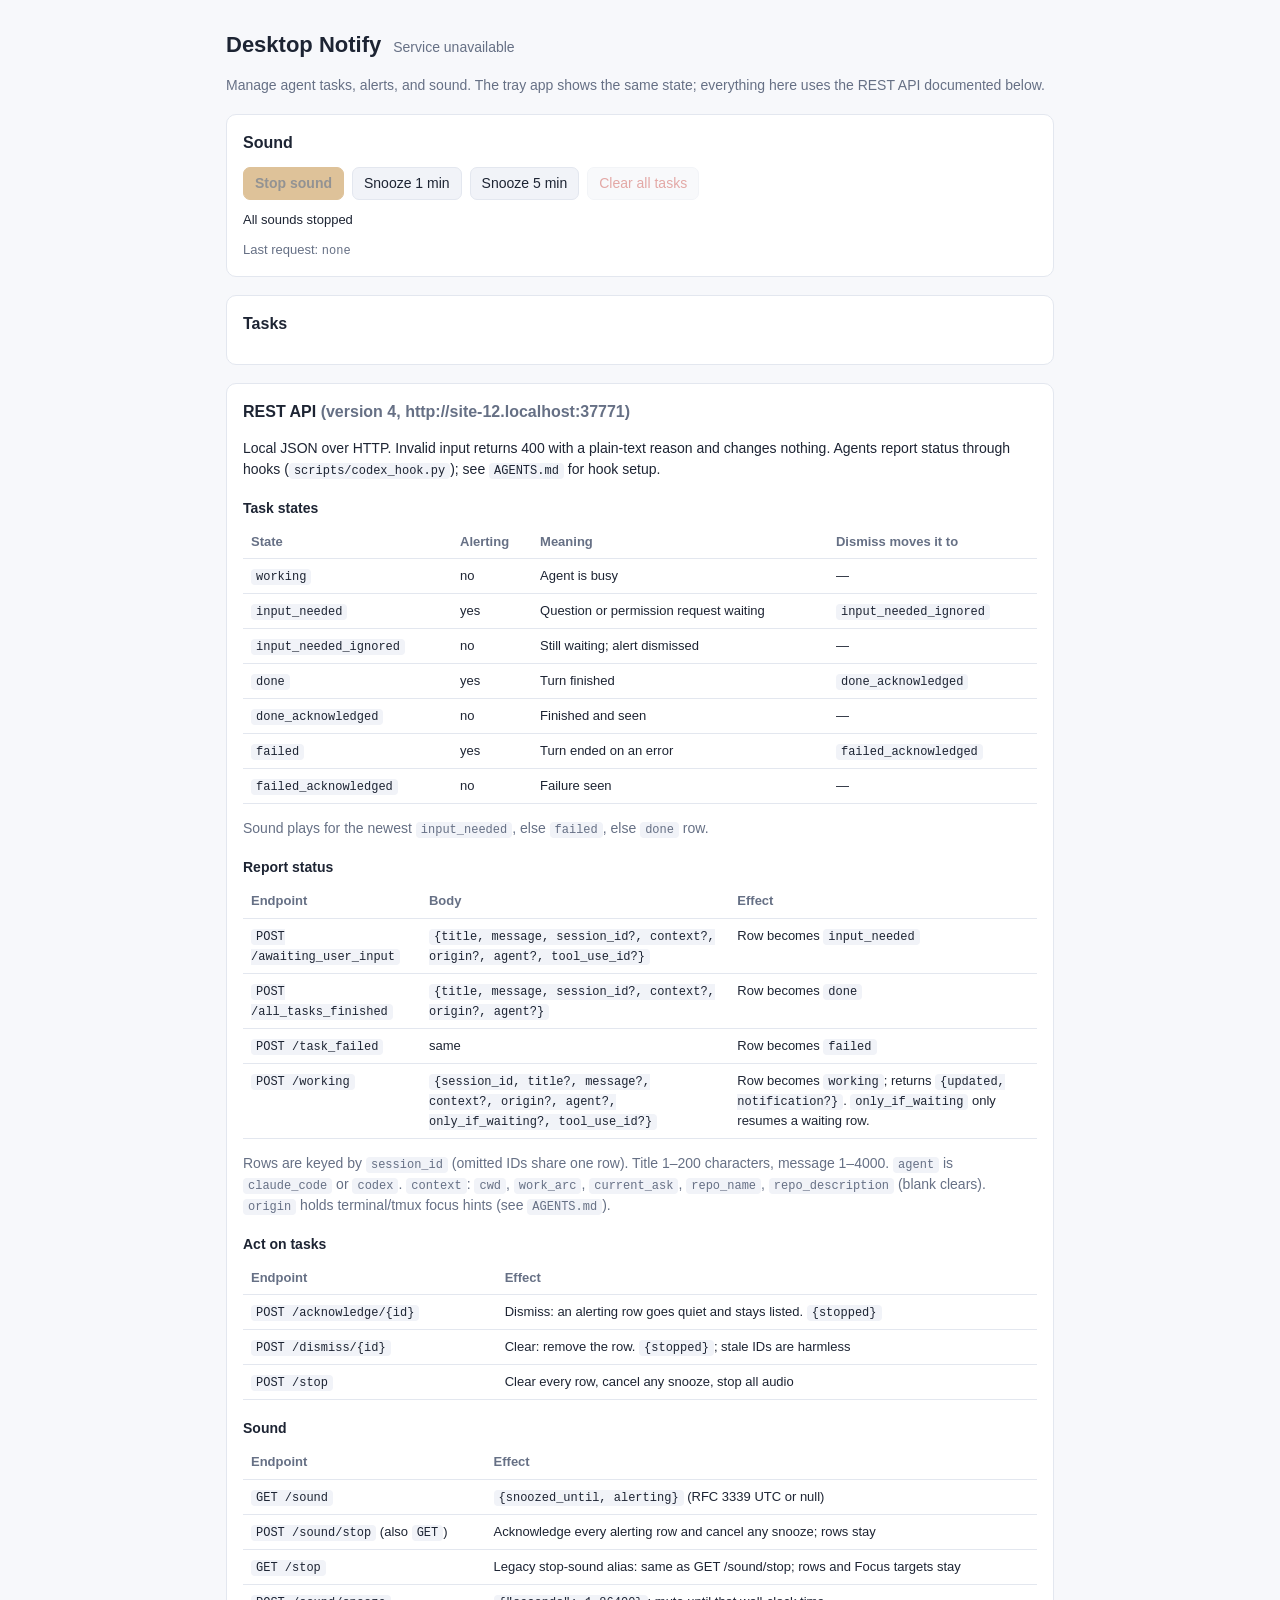
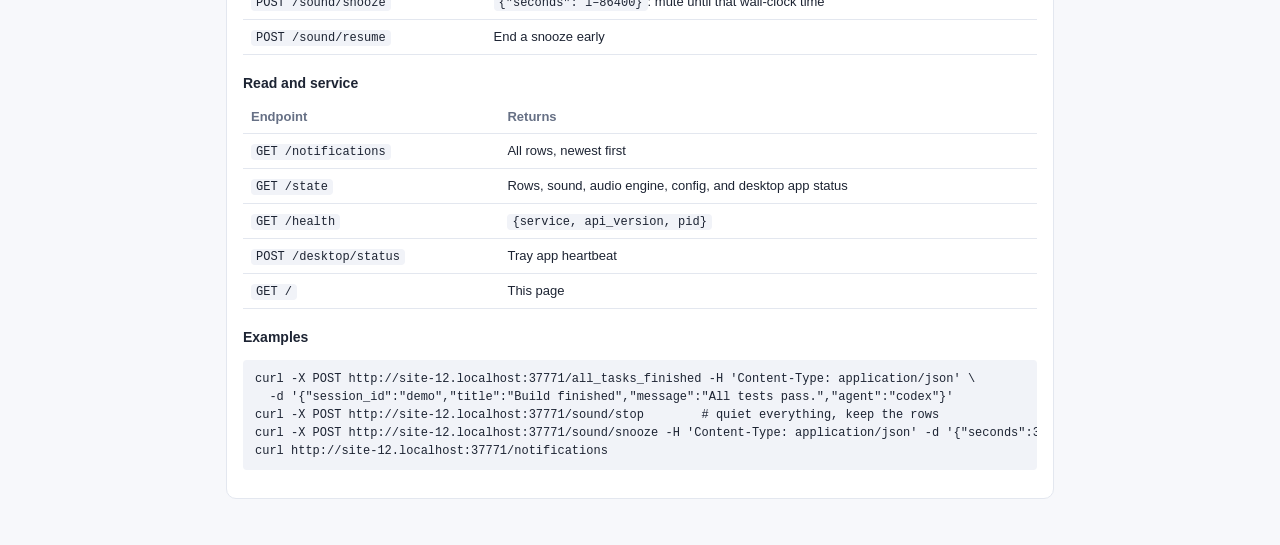
==== commit 875e5e48: "fix "stop" behavior" ====
--- a/crates/agent_notify_server/static/index.html
+++ b/crates/agent_notify_server/static/index.html
@@ -132,7 +132,8 @@
     <div class="table-wrap"><table>
       <tr><th>Endpoint</th><th>Effect</th></tr>
       <tr><td><code>GET /sound</code></td><td><code>{snoozed_until, alerting}</code> (RFC 3339 UTC or null)</td></tr>
-      <tr><td><code>POST /sound/stop</code></td><td>Acknowledge every alerting row and cancel any snooze; rows stay</td></tr>
+      <tr><td><code>POST /sound/stop</code> (also <code>GET</code>)</td><td>Acknowledge every alerting row and cancel any snooze; rows stay</td></tr>
+      <tr><td><code>GET /stop</code></td><td>Legacy stop-sound alias: same as GET /sound/stop; rows and Focus targets stay</td></tr>
       <tr><td><code>POST /sound/snooze</code></td><td><code>{"seconds": 1–86400}</code>: mute until that wall-clock time</td></tr>
       <tr><td><code>POST /sound/resume</code></td><td>End a snooze early</td></tr>
     </table></div>
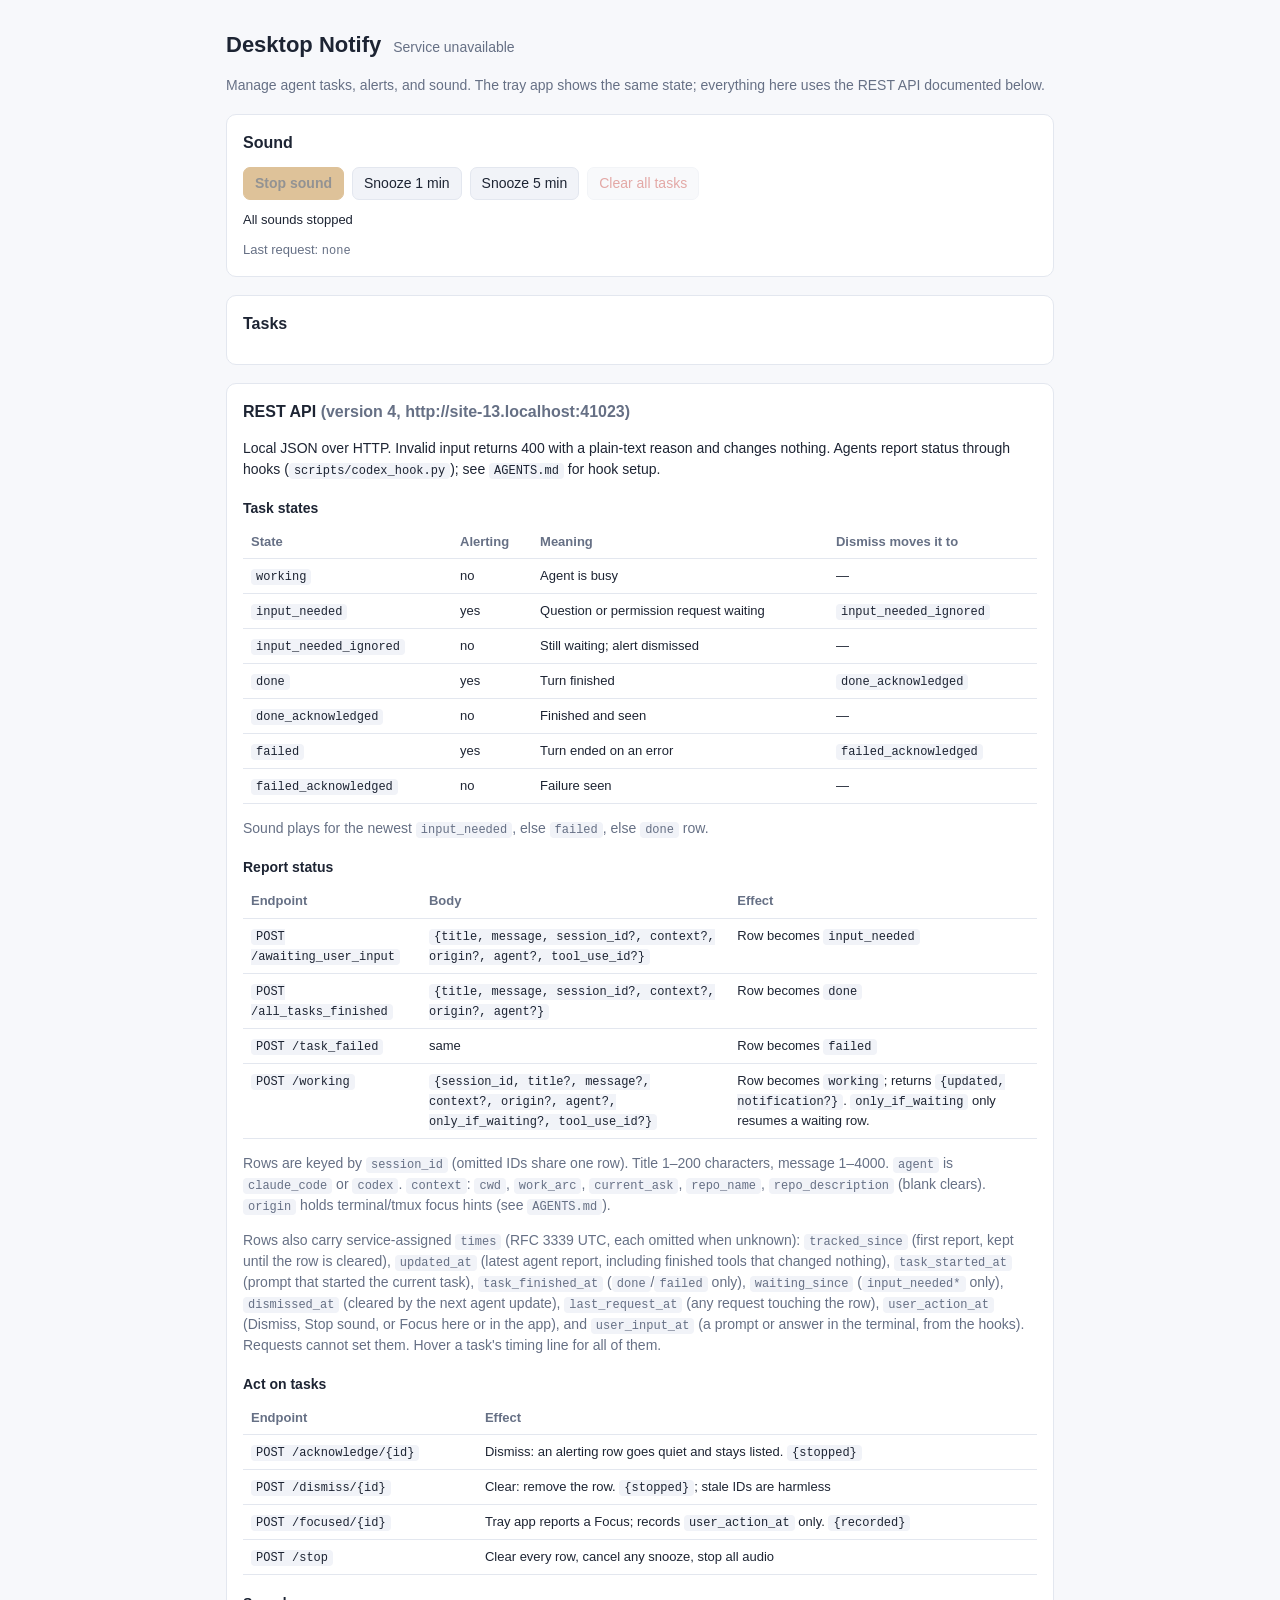
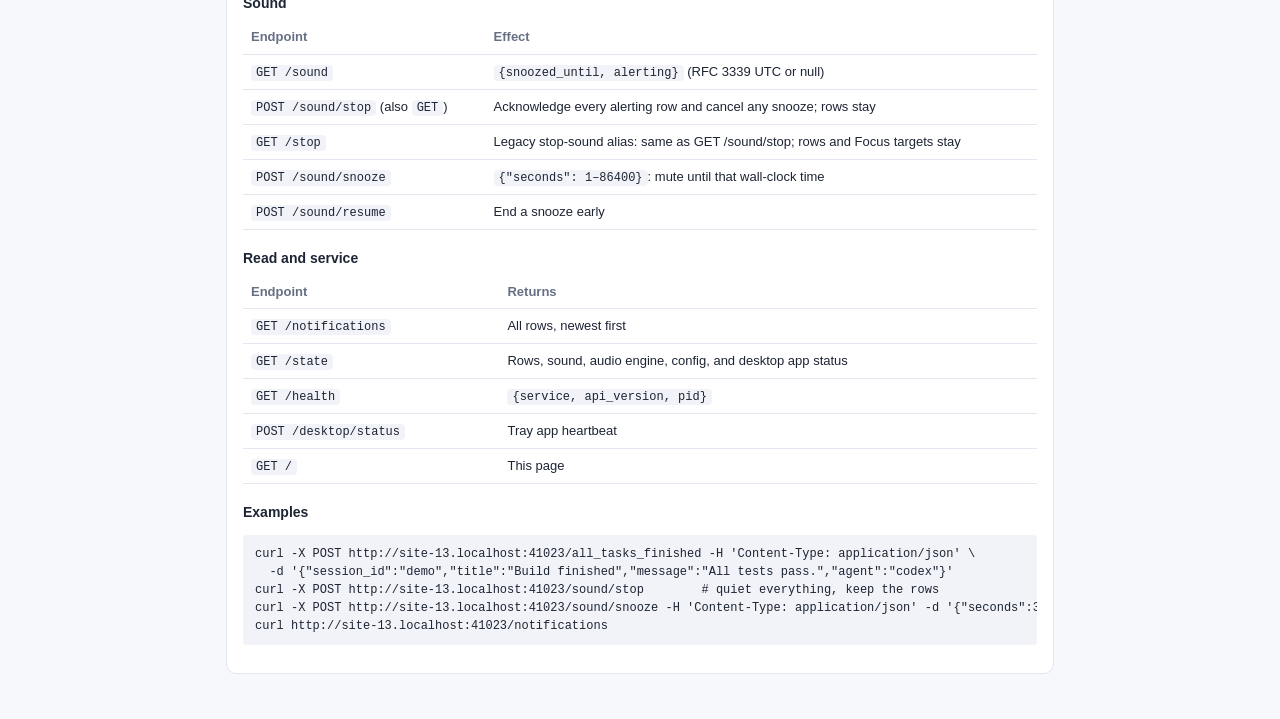
==== commit ade55b89: "Timestamps" ====
--- a/crates/agent_notify_server/static/index.html
+++ b/crates/agent_notify_server/static/index.html
@@ -47,6 +47,7 @@
     summary { cursor: pointer; color: var(--muted); }
     .message, .context { white-space: pre-wrap; overflow-wrap: anywhere; margin: 6px 0 0; }
     .context { color: var(--muted); font-size: 12px; }
+    .timing { margin: 6px 0 0; font-size: 12px; color: var(--muted); font-variant-numeric: tabular-nums; }
     .task-actions { display: flex; gap: 6px; flex-shrink: 0; }
     code, pre { background: var(--code); border-radius: 4px; font: 12px/1.5 ui-monospace, SFMono-Regular, Menlo, monospace; }
     code { padding: 1px 5px; }
@@ -119,12 +120,22 @@
       <code>context</code>: <code>cwd</code>, <code>work_arc</code>, <code>current_ask</code>,
       <code>repo_name</code>, <code>repo_description</code> (blank clears). <code>origin</code> holds
       terminal/tmux focus hints (see <code>AGENTS.md</code>).</p>
+    <p class="muted">Rows also carry service-assigned <code>times</code> (RFC 3339 UTC, each omitted when
+      unknown): <code>tracked_since</code> (first report, kept until the row is cleared),
+      <code>updated_at</code> (latest agent report, including finished tools that changed nothing),
+      <code>task_started_at</code> (prompt that started the current task), <code>task_finished_at</code>
+      (<code>done</code>/<code>failed</code> only), <code>waiting_since</code> (<code>input_needed*</code>
+      only), <code>dismissed_at</code> (cleared by the next agent update), <code>last_request_at</code>
+      (any request touching the row), <code>user_action_at</code> (Dismiss, Stop sound, or Focus here or in
+      the app), and <code>user_input_at</code> (a prompt or answer in the terminal, from the hooks).
+      Requests cannot set them. Hover a task's timing line for all of them.</p>
 
     <h3>Act on tasks</h3>
     <div class="table-wrap"><table>
       <tr><th>Endpoint</th><th>Effect</th></tr>
       <tr><td><code>POST /acknowledge/{id}</code></td><td>Dismiss: an alerting row goes quiet and stays listed. <code>{stopped}</code></td></tr>
       <tr><td><code>POST /dismiss/{id}</code></td><td>Clear: remove the row. <code>{stopped}</code>; stale IDs are harmless</td></tr>
+      <tr><td><code>POST /focused/{id}</code></td><td>Tray app reports a Focus; records <code>user_action_at</code> only. <code>{recorded}</code></td></tr>
       <tr><td><code>POST /stop</code></td><td>Clear every row, cancel any snooze, stop all audio</td></tr>
     </table></div>
 
@@ -235,7 +246,9 @@
     details.append(el('summary', '', 'Details'), el('p', 'message', row.message));
     const lines = Object.entries(context).filter(([, value]) => value).map(([key, value]) => `${key}: ${value}`);
     if (lines.length) details.append(el('p', 'context', lines.join('\n')));
-    info.append(details);
+    const timing = el('p', 'timing');
+    timing.dataset.id = row.id;
+    info.append(timing, details);
     const actions = el('div', 'task-actions');
     if (isAlerting) {
       const dismiss = el('button', '', 'Dismiss');
@@ -251,6 +264,50 @@
     task.append(head);
     return task;
   }));
+}
+
+/* Service timestamps compared with the local clock on every refresh. */
+const MINUTE = 60000, HOUR = 60 * MINUTE, DAY = 24 * HOUR;
+const parseTime = (value) => typeof value === 'string' ? Date.parse(value.replace(/(\.\d{3})\d+/, '$1')) : NaN;
+const plural = (count, unit) => `${count} ${unit}${count === 1 ? '' : 's'}`;
+const timeAgo = (ms) => ms < MINUTE ? 'less than 1 minute ago' : ms < HOUR ? `${plural(Math.floor(ms / MINUTE), 'minute')} ago`
+  : ms < DAY ? `${plural(Math.floor(ms / HOUR), 'hour')} ago` : `${plural(Math.floor(ms / DAY), 'day')} ago`;
+function formatDuration(ms) {
+  const seconds = Math.floor(Math.max(0, ms) / 1000), minutes = Math.floor(seconds / 60), hours = Math.floor(minutes / 60);
+  if (seconds < 60) return `${seconds}s`;
+  if (minutes < 60) return `${minutes}m ${seconds % 60}s`;
+  if (hours < 24) return `${hours}h ${minutes % 60}m`;
+  return `${Math.floor(hours / 24)}d ${hours % 24}h`;
+}
+function timingText(row, now) {
+  const times = row.times || {};
+  const at = (key) => parseTime(times[key]);
+  const since = (key) => Math.max(0, now - at(key));
+  const parts = [];
+  if (row.state === 'working') {
+    parts.push(at('task_started_at') ? `Running for ${formatDuration(since('task_started_at'))}` : 'Running');
+    if (since('updated_at') >= MINUTE) parts.push(`last update ${timeAgo(since('updated_at'))}`);
+  } else if (row.state.startsWith('input_needed')) {
+    if (at('waiting_since')) parts.push(`Waiting for ${formatDuration(since('waiting_since'))}`);
+    if (at('task_started_at')) parts.push(`task running for ${formatDuration(since('task_started_at'))}`);
+  } else if (at('task_finished_at')) {
+    parts.push(`${row.state.startsWith('failed') ? 'Failed' : 'Finished'} ${timeAgo(since('task_finished_at'))}`);
+    if (at('task_started_at')) parts.push(`ran for ${formatDuration(at('task_finished_at') - at('task_started_at'))}`);
+  }
+  if (at('tracked_since')) parts.push(`first seen ${timeAgo(since('tracked_since'))}`);
+  if (parts.length) parts[0] = parts[0][0].toUpperCase() + parts[0].slice(1);
+  return parts.join(' · ');
+}
+function renderTimings() {
+  const now = Date.now();
+  for (const row of snapshot.rows) {
+    const node = document.querySelector(`.timing[data-id="${CSS.escape(row.id)}"]`);
+    if (!node) continue;
+    const text = timingText(row, now);
+    if (node.textContent !== text) node.textContent = text;
+    node.title = Object.entries(row.times || {}).map(([key, value]) => `${key}: ${new Date(parseTime(value)).toLocaleString()}`).join('\n');
+    node.hidden = !text;
+  }
 }
 
 let lastRows = '';
@@ -269,6 +326,7 @@
     byId('connection').textContent = 'Service unavailable';
   }
   renderSound();
+  renderTimings();
 }
 
 byId('stop-sound').addEventListener('click', () => call('POST', '/sound/stop'));
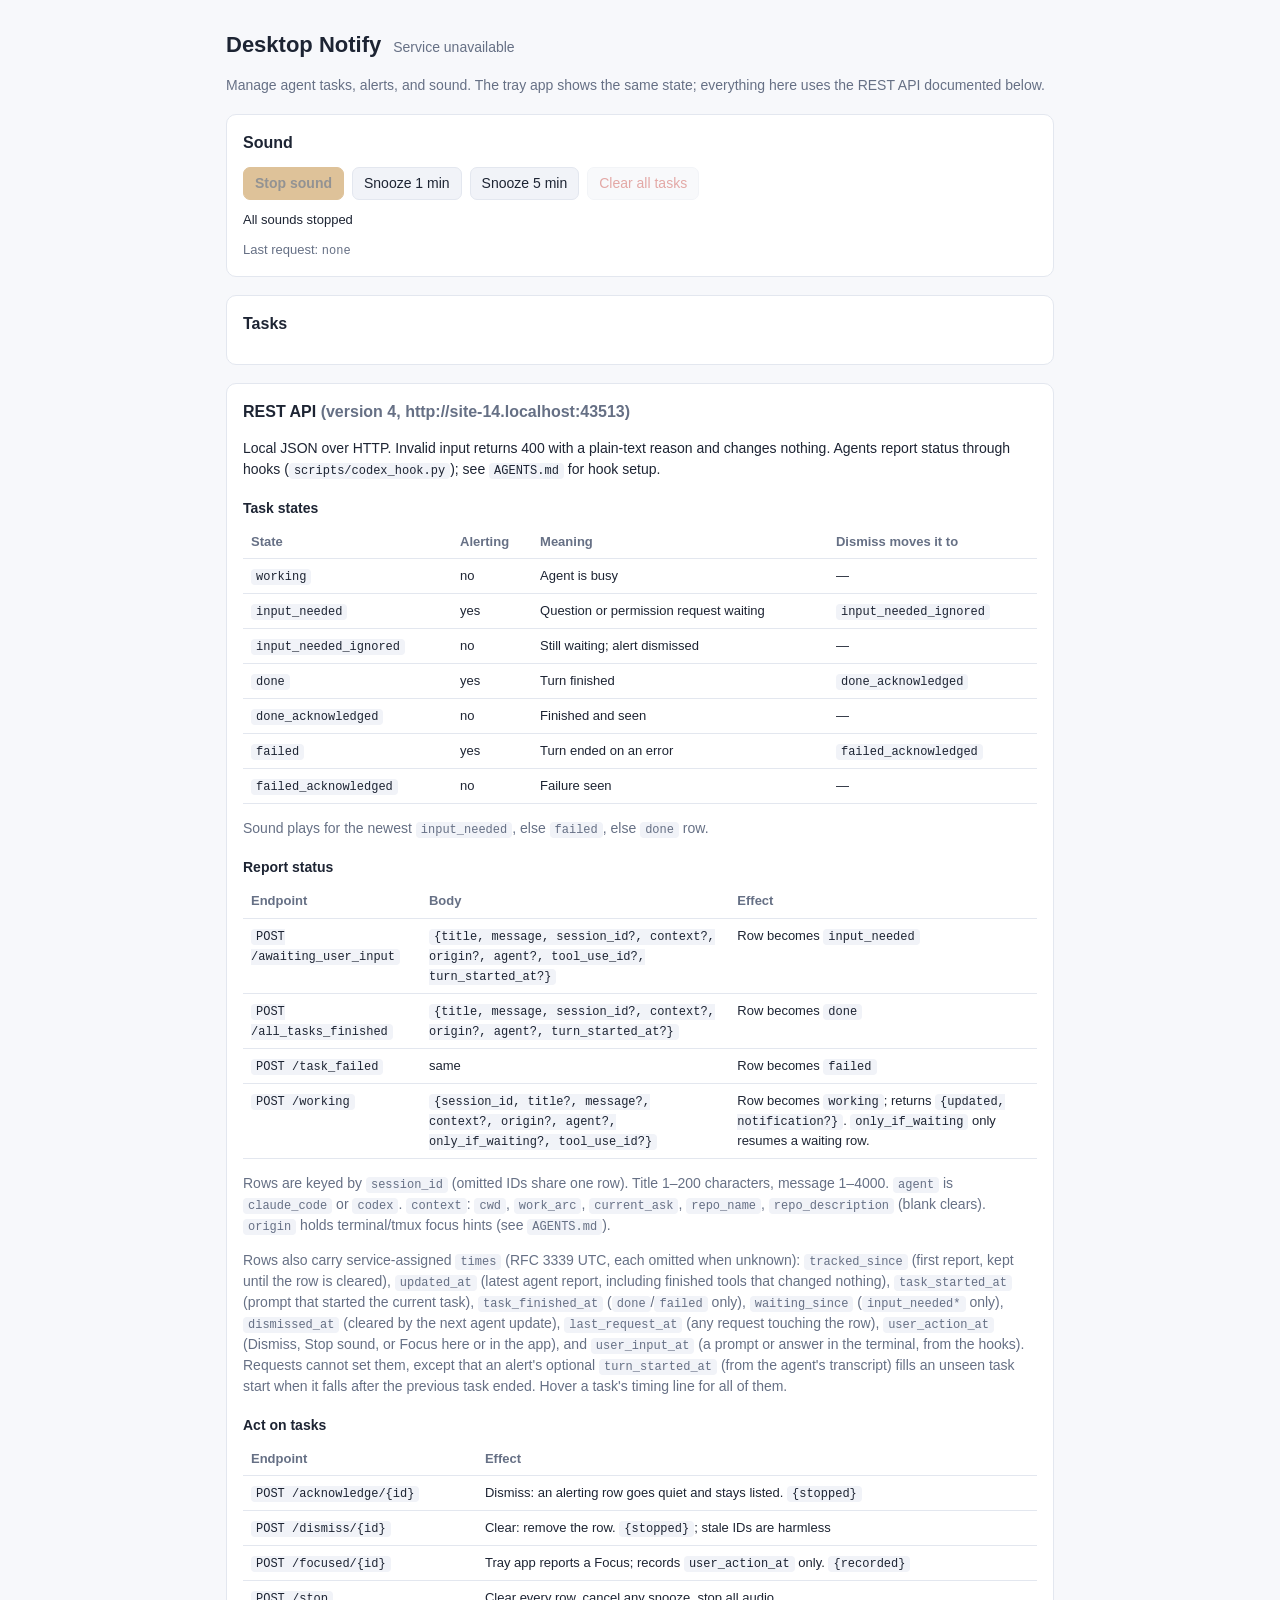
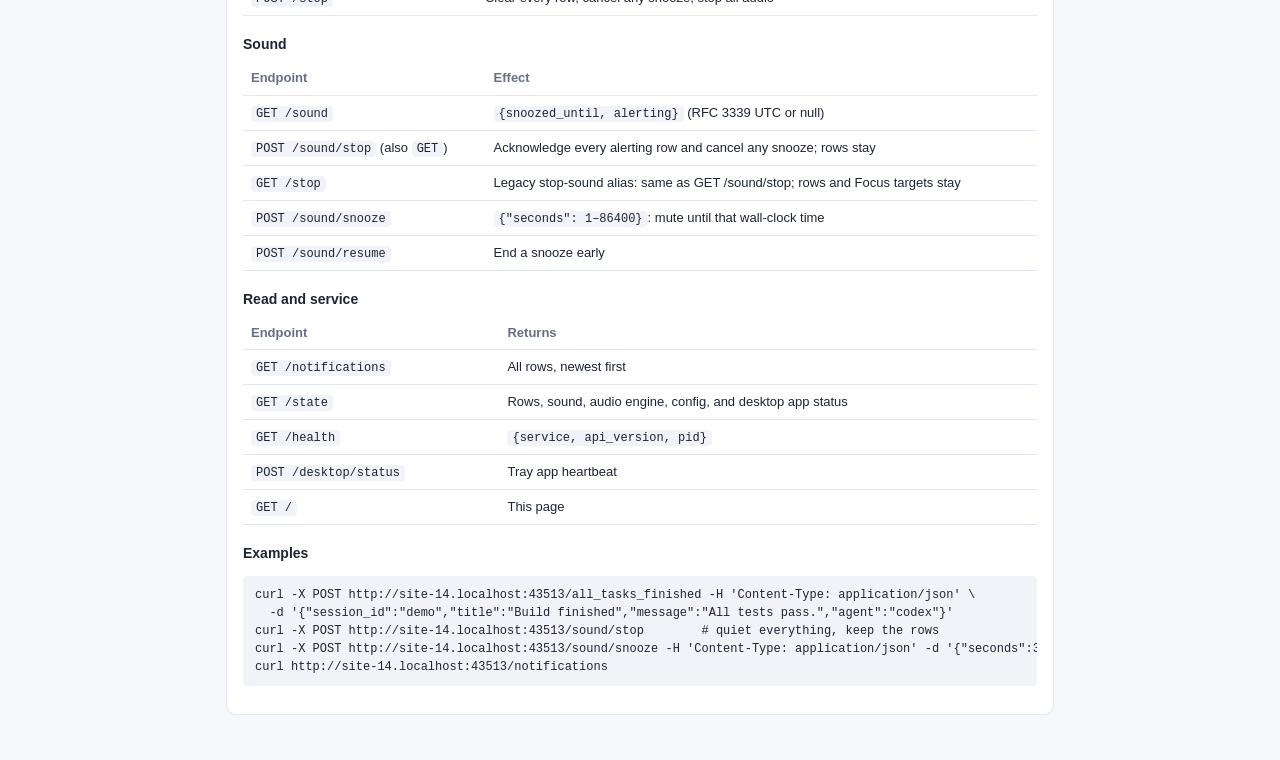
==== commit ea0bc49d: "better timestamps" ====
--- a/crates/agent_notify_server/static/index.html
+++ b/crates/agent_notify_server/static/index.html
@@ -110,8 +110,8 @@
     <h3>Report status</h3>
     <div class="table-wrap"><table>
       <tr><th>Endpoint</th><th>Body</th><th>Effect</th></tr>
-      <tr><td><code>POST /awaiting_user_input</code></td><td><code>{title, message, session_id?, context?, origin?, agent?, tool_use_id?}</code></td><td>Row becomes <code>input_needed</code></td></tr>
-      <tr><td><code>POST /all_tasks_finished</code></td><td><code>{title, message, session_id?, context?, origin?, agent?}</code></td><td>Row becomes <code>done</code></td></tr>
+      <tr><td><code>POST /awaiting_user_input</code></td><td><code>{title, message, session_id?, context?, origin?, agent?, tool_use_id?, turn_started_at?}</code></td><td>Row becomes <code>input_needed</code></td></tr>
+      <tr><td><code>POST /all_tasks_finished</code></td><td><code>{title, message, session_id?, context?, origin?, agent?, turn_started_at?}</code></td><td>Row becomes <code>done</code></td></tr>
       <tr><td><code>POST /task_failed</code></td><td>same</td><td>Row becomes <code>failed</code></td></tr>
       <tr><td><code>POST /working</code></td><td><code>{session_id, title?, message?, context?, origin?, agent?, only_if_waiting?, tool_use_id?}</code></td><td>Row becomes <code>working</code>; returns <code>{updated, notification?}</code>. <code>only_if_waiting</code> only resumes a waiting row.</td></tr>
     </table></div>
@@ -128,7 +128,8 @@
       only), <code>dismissed_at</code> (cleared by the next agent update), <code>last_request_at</code>
       (any request touching the row), <code>user_action_at</code> (Dismiss, Stop sound, or Focus here or in
       the app), and <code>user_input_at</code> (a prompt or answer in the terminal, from the hooks).
-      Requests cannot set them. Hover a task's timing line for all of them.</p>
+      Requests cannot set them, except that an alert's optional <code>turn_started_at</code> (from the agent's
+      transcript) fills an unseen task start when it falls after the previous task ended. Hover a task's timing line for all of them.</p>
 
     <h3>Act on tasks</h3>
     <div class="table-wrap"><table>
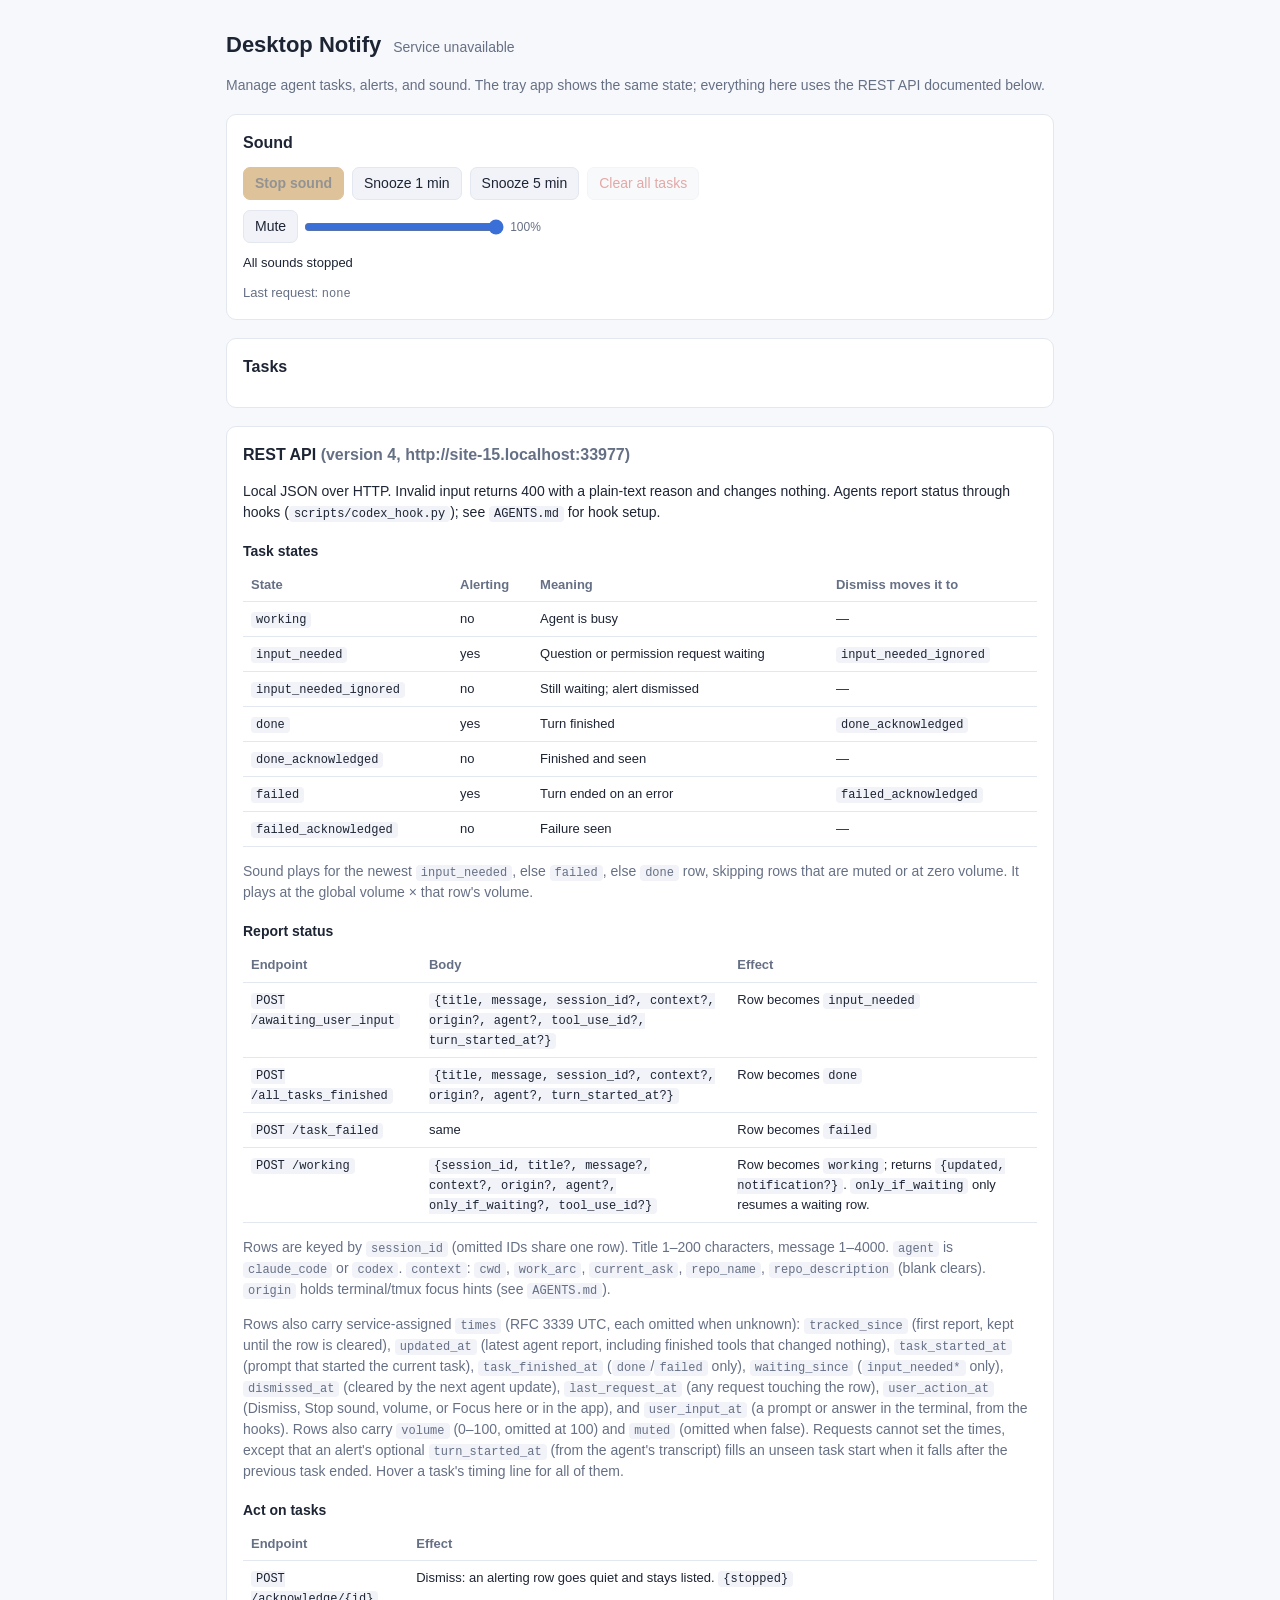
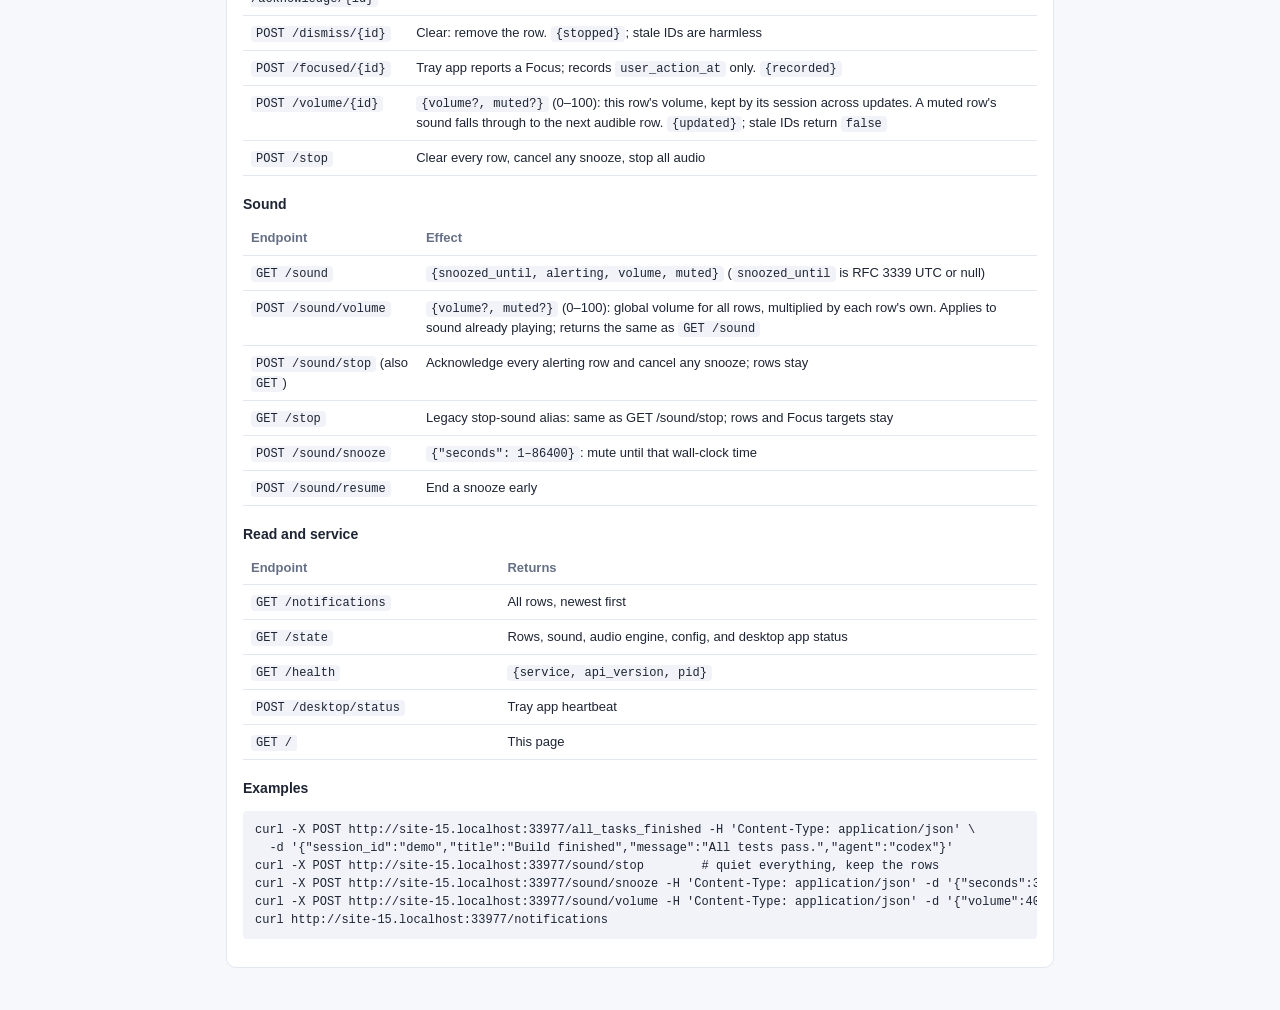
==== commit 7b10614d: "Add global and per-row volume controls and tray Clear all - POST /sound/volume sets a global volume/" ====
--- a/crates/agent_notify_server/static/index.html
+++ b/crates/agent_notify_server/static/index.html
@@ -48,7 +48,14 @@
     .message, .context { white-space: pre-wrap; overflow-wrap: anywhere; margin: 6px 0 0; }
     .context { color: var(--muted); font-size: 12px; }
     .timing { margin: 6px 0 0; font-size: 12px; color: var(--muted); font-variant-numeric: tabular-nums; }
-    .task-actions { display: flex; gap: 6px; flex-shrink: 0; }
+    .task-actions { display: flex; gap: 6px; flex-shrink: 0; align-items: center; flex-wrap: wrap; justify-content: flex-end; }
+    .volume { display: flex; gap: 6px; align-items: center; }
+    .volume input { width: 200px; max-width: 100%; margin: 0; accent-color: var(--accent); }
+    .volume .value { width: 3em; font-size: 12px; color: var(--muted); font-variant-numeric: tabular-nums; }
+    .volume.small input { width: 72px; }
+    .volume.small button { padding: 2px 7px; font-size: 12px; }
+    .volume.is-muted input { opacity: .45; }
+    #master-volume { margin-top: 10px; }
     code, pre { background: var(--code); border-radius: 4px; font: 12px/1.5 ui-monospace, SFMono-Regular, Menlo, monospace; }
     code { padding: 1px 5px; }
     pre { padding: 10px 12px; overflow-x: auto; }
@@ -57,7 +64,7 @@
     th { color: var(--muted); font-weight: 600; }
     .table-wrap { overflow-x: auto; }
     [hidden] { display: none !important; }
-    @media (max-width: 560px) { .task-head { flex-direction: column; } }
+    @media (max-width: 560px) { .task-head { flex-direction: column; } .task-actions { justify-content: flex-start; } }
   </style>
 </head>
 <body>
@@ -78,6 +85,7 @@
       <button id="resume" type="button" title="POST /sound/resume" hidden>Resume sound</button>
       <button id="clear-all" class="danger" type="button" title="POST /stop">Clear all tasks</button>
     </div>
+    <div id="master-volume"></div>
     <p class="status-line"><span id="sound-status" role="status">…</span></p>
     <p class="status-line muted">Last request: <span id="last-request">none</span></p>
   </section>
@@ -105,7 +113,8 @@
       <tr><td><code>failed</code></td><td>yes</td><td>Turn ended on an error</td><td><code>failed_acknowledged</code></td></tr>
       <tr><td><code>failed_acknowledged</code></td><td>no</td><td>Failure seen</td><td>—</td></tr>
     </table></div>
-    <p class="muted">Sound plays for the newest <code>input_needed</code>, else <code>failed</code>, else <code>done</code> row.</p>
+    <p class="muted">Sound plays for the newest <code>input_needed</code>, else <code>failed</code>, else <code>done</code> row,
+      skipping rows that are muted or at zero volume. It plays at the global volume × that row's volume.</p>
 
     <h3>Report status</h3>
     <div class="table-wrap"><table>
@@ -126,9 +135,10 @@
       <code>task_started_at</code> (prompt that started the current task), <code>task_finished_at</code>
       (<code>done</code>/<code>failed</code> only), <code>waiting_since</code> (<code>input_needed*</code>
       only), <code>dismissed_at</code> (cleared by the next agent update), <code>last_request_at</code>
-      (any request touching the row), <code>user_action_at</code> (Dismiss, Stop sound, or Focus here or in
+      (any request touching the row), <code>user_action_at</code> (Dismiss, Stop sound, volume, or Focus here or in
       the app), and <code>user_input_at</code> (a prompt or answer in the terminal, from the hooks).
-      Requests cannot set them, except that an alert's optional <code>turn_started_at</code> (from the agent's
+      Rows also carry <code>volume</code> (0–100, omitted at 100) and <code>muted</code> (omitted when false).
+      Requests cannot set the times, except that an alert's optional <code>turn_started_at</code> (from the agent's
       transcript) fills an unseen task start when it falls after the previous task ended. Hover a task's timing line for all of them.</p>
 
     <h3>Act on tasks</h3>
@@ -137,13 +147,15 @@
       <tr><td><code>POST /acknowledge/{id}</code></td><td>Dismiss: an alerting row goes quiet and stays listed. <code>{stopped}</code></td></tr>
       <tr><td><code>POST /dismiss/{id}</code></td><td>Clear: remove the row. <code>{stopped}</code>; stale IDs are harmless</td></tr>
       <tr><td><code>POST /focused/{id}</code></td><td>Tray app reports a Focus; records <code>user_action_at</code> only. <code>{recorded}</code></td></tr>
+      <tr><td><code>POST /volume/{id}</code></td><td><code>{volume?, muted?}</code> (0–100): this row's volume, kept by its session across updates. A muted row's sound falls through to the next audible row. <code>{updated}</code>; stale IDs return <code>false</code></td></tr>
       <tr><td><code>POST /stop</code></td><td>Clear every row, cancel any snooze, stop all audio</td></tr>
     </table></div>
 
     <h3>Sound</h3>
     <div class="table-wrap"><table>
       <tr><th>Endpoint</th><th>Effect</th></tr>
-      <tr><td><code>GET /sound</code></td><td><code>{snoozed_until, alerting}</code> (RFC 3339 UTC or null)</td></tr>
+      <tr><td><code>GET /sound</code></td><td><code>{snoozed_until, alerting, volume, muted}</code> (<code>snoozed_until</code> is RFC 3339 UTC or null)</td></tr>
+      <tr><td><code>POST /sound/volume</code></td><td><code>{volume?, muted?}</code> (0–100): global volume for all rows, multiplied by each row's own. Applies to sound already playing; returns the same as <code>GET /sound</code></td></tr>
       <tr><td><code>POST /sound/stop</code> (also <code>GET</code>)</td><td>Acknowledge every alerting row and cancel any snooze; rows stay</td></tr>
       <tr><td><code>GET /stop</code></td><td>Legacy stop-sound alias: same as GET /sound/stop; rows and Focus targets stay</td></tr>
       <tr><td><code>POST /sound/snooze</code></td><td><code>{"seconds": 1–86400}</code>: mute until that wall-clock time</td></tr>
@@ -165,6 +177,7 @@
   -d '{"session_id":"demo","title":"Build finished","message":"All tests pass.","agent":"codex"}'
 curl -X POST BASE/sound/stop        # quiet everything, keep the rows
 curl -X POST BASE/sound/snooze -H 'Content-Type: application/json' -d '{"seconds":300}'
+curl -X POST BASE/sound/volume -H 'Content-Type: application/json' -d '{"volume":40}'
 curl BASE/notifications</pre>
   </section>
 </main>
@@ -179,6 +192,14 @@
 const open = new Set();
 let snapshot = { rows: [], sound: {} };
 let busy = false;
+// Rebuilding the list or moving a thumb mid-drag would fight the user, so both
+// wait while a slider is held, a change is being sent, or it is settling (a
+// poll that left before the send landed still carries the old value).
+const VOLUME_SETTLE_MS = 600;
+const outbox = new Map();
+let sliderHeld = false;
+let settleUntil = 0;
+const adjusting = () => sliderHeld || outbox.size > 0 || Date.now() < settleUntil;
 
 const base = location.origin;
 byId('base-url').textContent = base;
@@ -206,6 +227,76 @@
   }
 }
 
+/* At most one request per control, and only the newest value goes next, so a
+   fast drag never queues a backlog. Row paths hold a row's ID: a send that
+   outlives its row is ignored by the service rather than reaching a replacement. */
+async function sendVolume(path, change) {
+  settleUntil = Date.now() + VOLUME_SETTLE_MS;
+  const box = outbox.get(path) || { queued: null, sending: false };
+  outbox.set(path, box);
+  box.queued = { ...box.queued, ...change };
+  if (box.sending) return;
+  box.sending = true;
+  while (box.queued) {
+    const body = box.queued;
+    box.queued = null;
+    const line = `POST ${path} ${JSON.stringify(body)}`;
+    try {
+      const response = await fetch(path, { method: 'POST', headers: { 'Content-Type': 'application/json' }, body: JSON.stringify(body) });
+      byId('last-request').textContent = `${line} → ${response.status}`;
+    } catch (error) {
+      byId('last-request').textContent = `${line} → failed (${error})`;
+    }
+  }
+  outbox.delete(path);
+  settleUntil = Date.now() + VOLUME_SETTLE_MS;
+}
+
+function volumeControl(path, label, small) {
+  const wrap = el('div', `volume${small ? ' small' : ''}`);
+  const mute = el('button');
+  mute.type = 'button';
+  mute.title = `POST ${path} {"muted": true}`;
+  const slider = el('input');
+  slider.type = 'range';
+  slider.min = '0';
+  slider.max = '100';
+  slider.title = `POST ${path} {"volume": 0–100}`;
+  slider.setAttribute('aria-label', `Volume for ${label}`);
+  slider.dataset.focusKey = path;
+  mute.dataset.focusKey = `${path}/mute`;
+  const value = el('span', 'value');
+  wrap.append(mute, slider, value);
+  const shown = { volume: 100, muted: false };
+  const paint = () => {
+    mute.textContent = shown.muted ? 'Unmute' : 'Mute';
+    mute.setAttribute('aria-pressed', String(shown.muted));
+    mute.setAttribute('aria-label', `${shown.muted ? 'Unmute' : 'Mute'} ${label}`);
+    value.textContent = `${shown.volume}%`;
+    slider.value = String(shown.volume);
+    wrap.classList.toggle('is-muted', shown.muted);
+  };
+  const change = (update) => {
+    Object.assign(shown, update);
+    paint();
+    return sendVolume(path, update);
+  };
+  mute.addEventListener('click', () => change({ muted: !shown.muted }));
+  slider.addEventListener('input', () => change({ volume: Number(slider.value) }));
+  slider.addEventListener('pointerdown', () => { sliderHeld = true; });
+  for (const event of ['pointerup', 'pointercancel', 'change']) slider.addEventListener(event, () => { sliderHeld = false; });
+  const show = (source) => {
+    shown.volume = source?.volume ?? 100;
+    shown.muted = !!source?.muted;
+    paint();
+  };
+  show();
+  return { wrap, show };
+}
+
+const masterVolume = volumeControl('/sound/volume', 'all tasks', false);
+byId('master-volume').append(masterVolume.wrap);
+
 function formatRemaining(ms) {
   const seconds = Math.ceil(ms / 1000);
   return `${Math.floor(seconds / 60)}:${String(seconds % 60).padStart(2, '0')}`;
@@ -218,8 +309,13 @@
   byId('resume').hidden = !snoozed;
   byId('stop-sound').disabled = !sound.alerting && !snoozed;
   byId('clear-all').disabled = snapshot.rows.length === 0;
+  if (!adjusting()) masterVolume.show(sound);
+  // Muted rows are skipped, so sound only stops if nothing audible is left.
+  const audible = !sound.muted && (sound.volume ?? 100) > 0
+    && snapshot.rows.some((row) => STATES[row.state]?.[1] && !row.muted && (row.volume ?? 100) > 0);
   byId('sound-status').textContent = snoozed ? `Snoozed · resumes in ${formatRemaining(remaining)}`
-    : sound.alerting ? 'Sound on: a task needs attention' : 'All sounds stopped';
+    : !sound.alerting ? 'All sounds stopped'
+    : audible ? 'Sound on: a task needs attention' : 'Muted: a task needs attention';
 }
 
 function renderTasks() {
@@ -227,6 +323,8 @@
   byId('empty').hidden = rows.length > 0;
   const alerting = rows.filter((row) => STATES[row.state]?.[1]).length;
   byId('task-count').textContent = rows.length ? `${rows.length} · ${alerting} need attention` : '';
+  // The rebuild below replaces every control; keep keyboard users on theirs.
+  const focusKey = document.activeElement?.dataset?.focusKey;
   byId('tasks').replaceChildren(...rows.map((row) => {
     const [label, isAlerting] = STATES[row.state] || [row.state, false];
     const task = el('article', `task${isAlerting ? '' : ' quiet'}`);
@@ -251,6 +349,9 @@
     timing.dataset.id = row.id;
     info.append(timing, details);
     const actions = el('div', 'task-actions');
+    const volume = volumeControl(`/volume/${row.id}`, row.title, true);
+    volume.show(row);
+    actions.append(volume.wrap);
     if (isAlerting) {
       const dismiss = el('button', '', 'Dismiss');
       dismiss.title = `POST /acknowledge/${row.id}`;
@@ -265,6 +366,7 @@
     task.append(head);
     return task;
   }));
+  if (focusKey) document.querySelector(`[data-focus-key="${CSS.escape(focusKey)}"]`)?.focus();
 }
 
 /* Service timestamps compared with the local clock on every refresh. */
@@ -322,7 +424,7 @@
     byId('connection').textContent = 'Connected';
     // Rebuild the list only when rows change, so open details survive polling.
     const serialized = JSON.stringify(rows);
-    if (serialized !== lastRows) { lastRows = serialized; renderTasks(); }
+    if (serialized !== lastRows && !adjusting()) { lastRows = serialized; renderTasks(); }
   } catch (_) {
     byId('connection').textContent = 'Service unavailable';
   }
